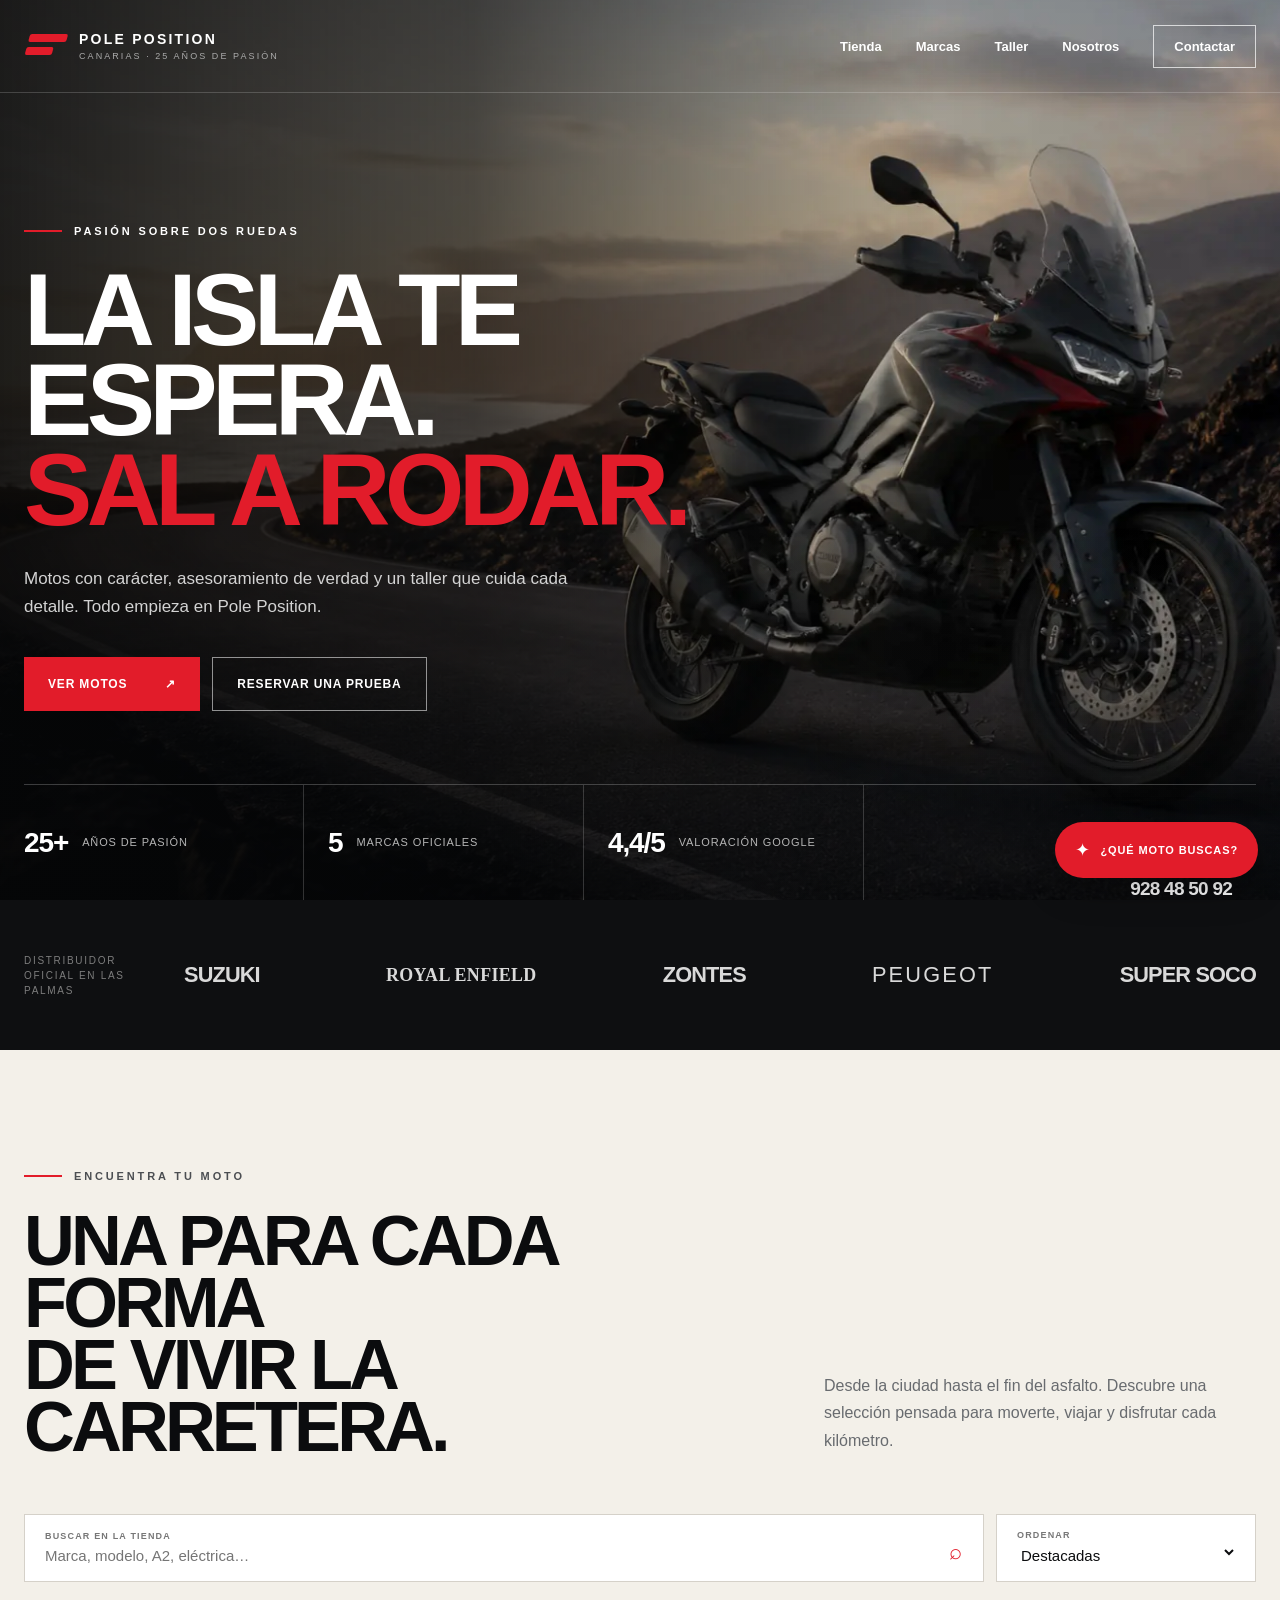
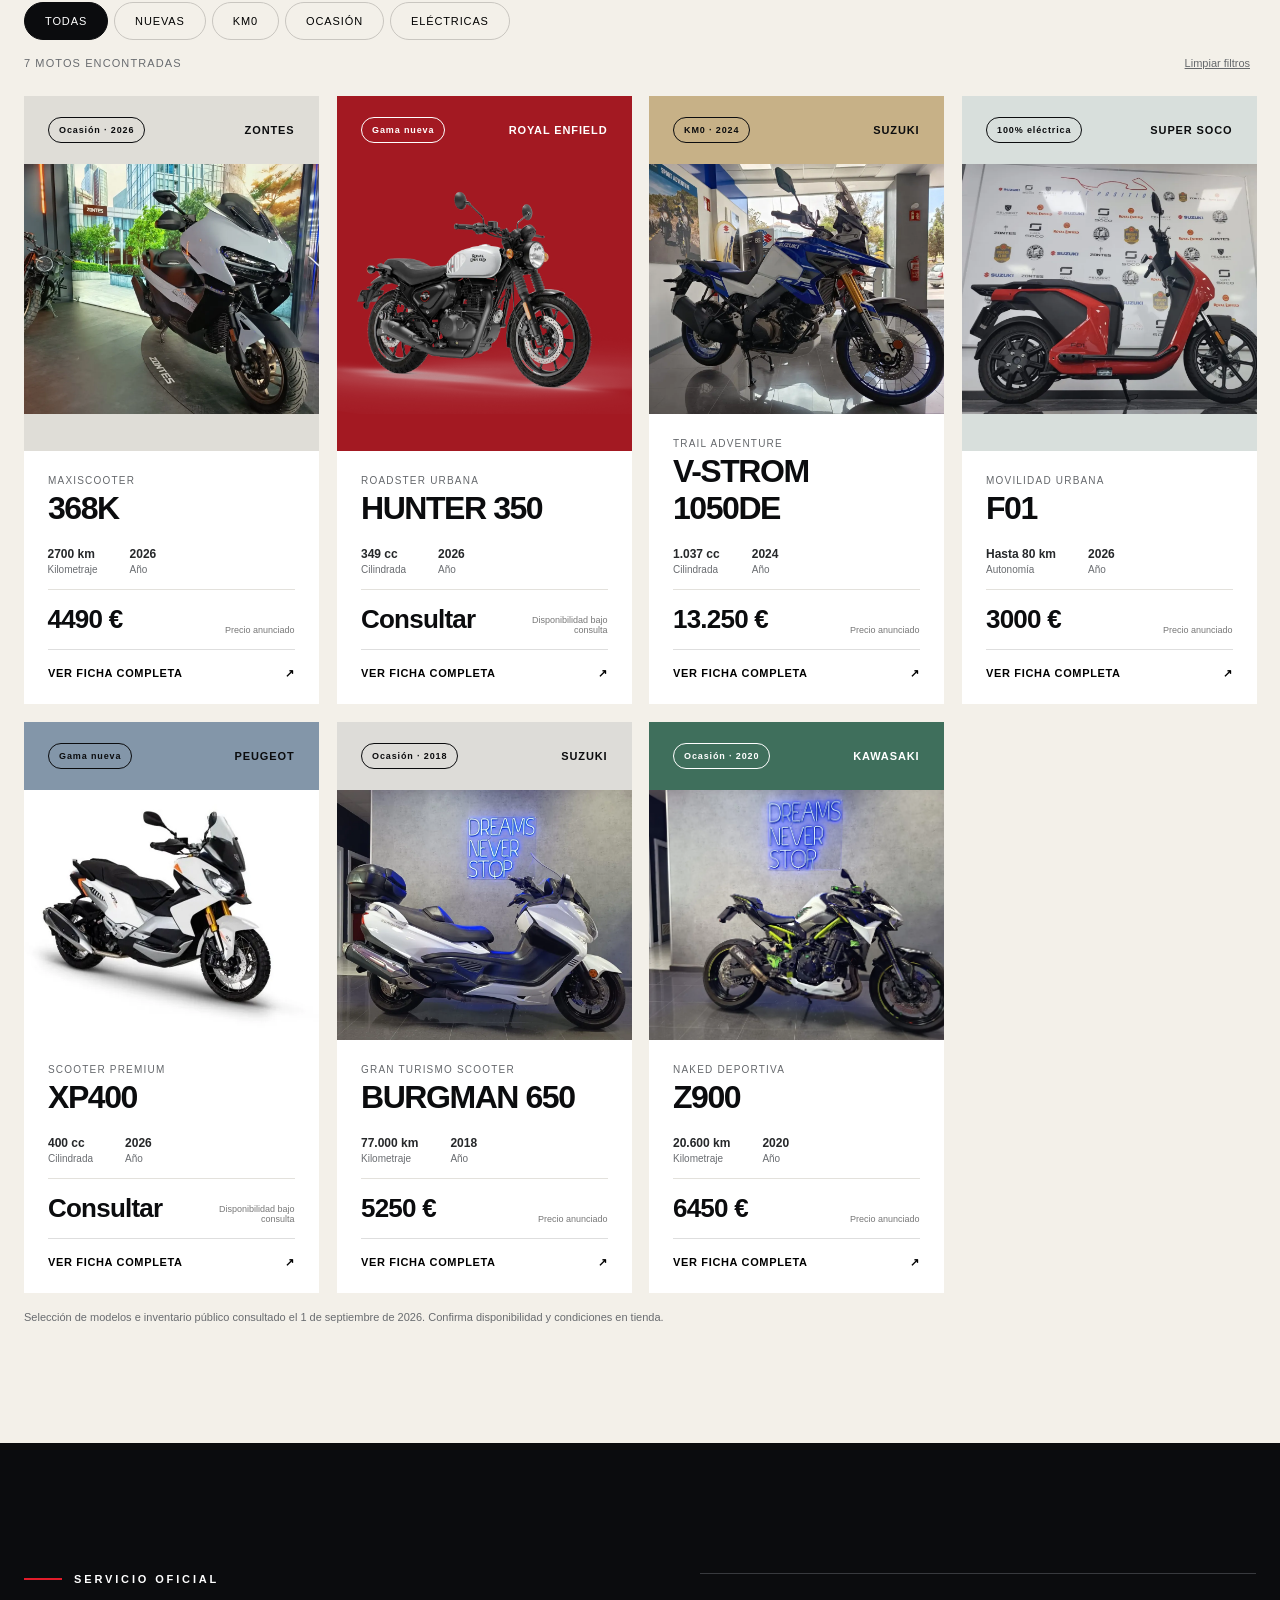
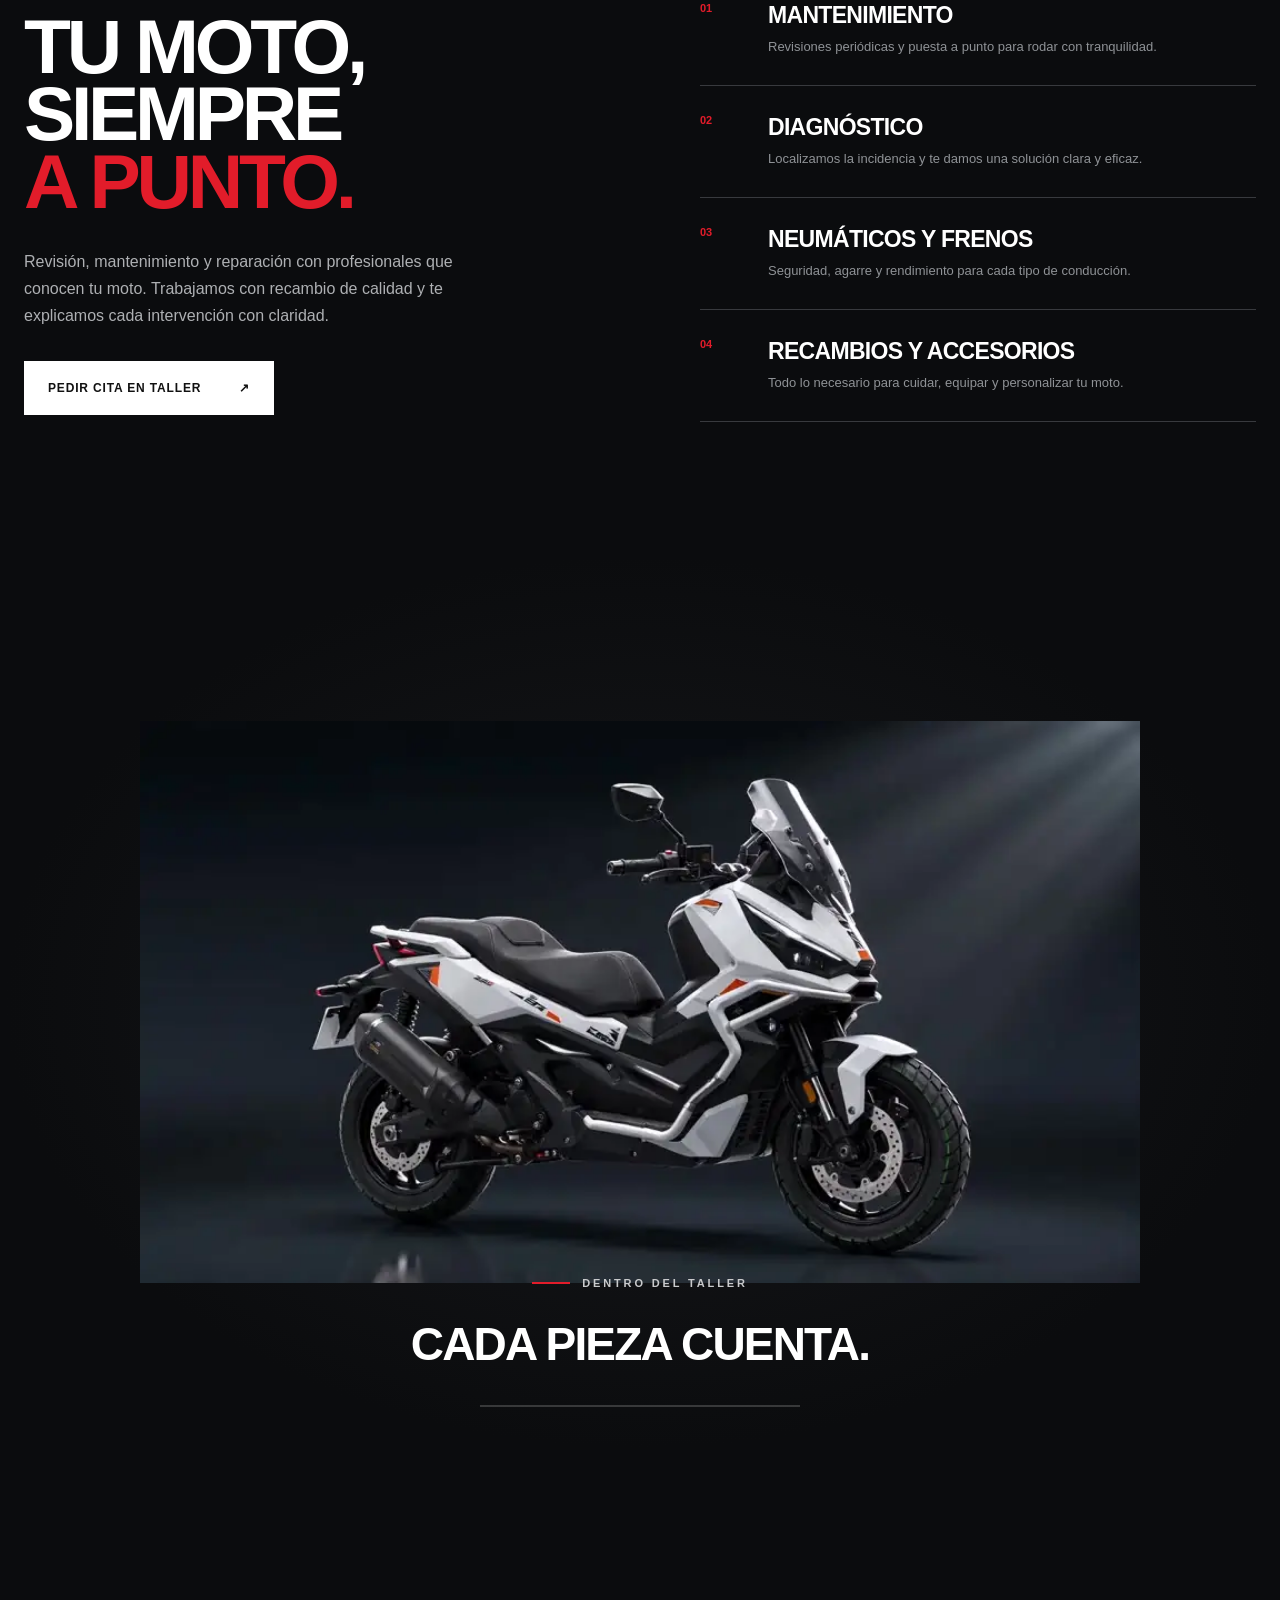
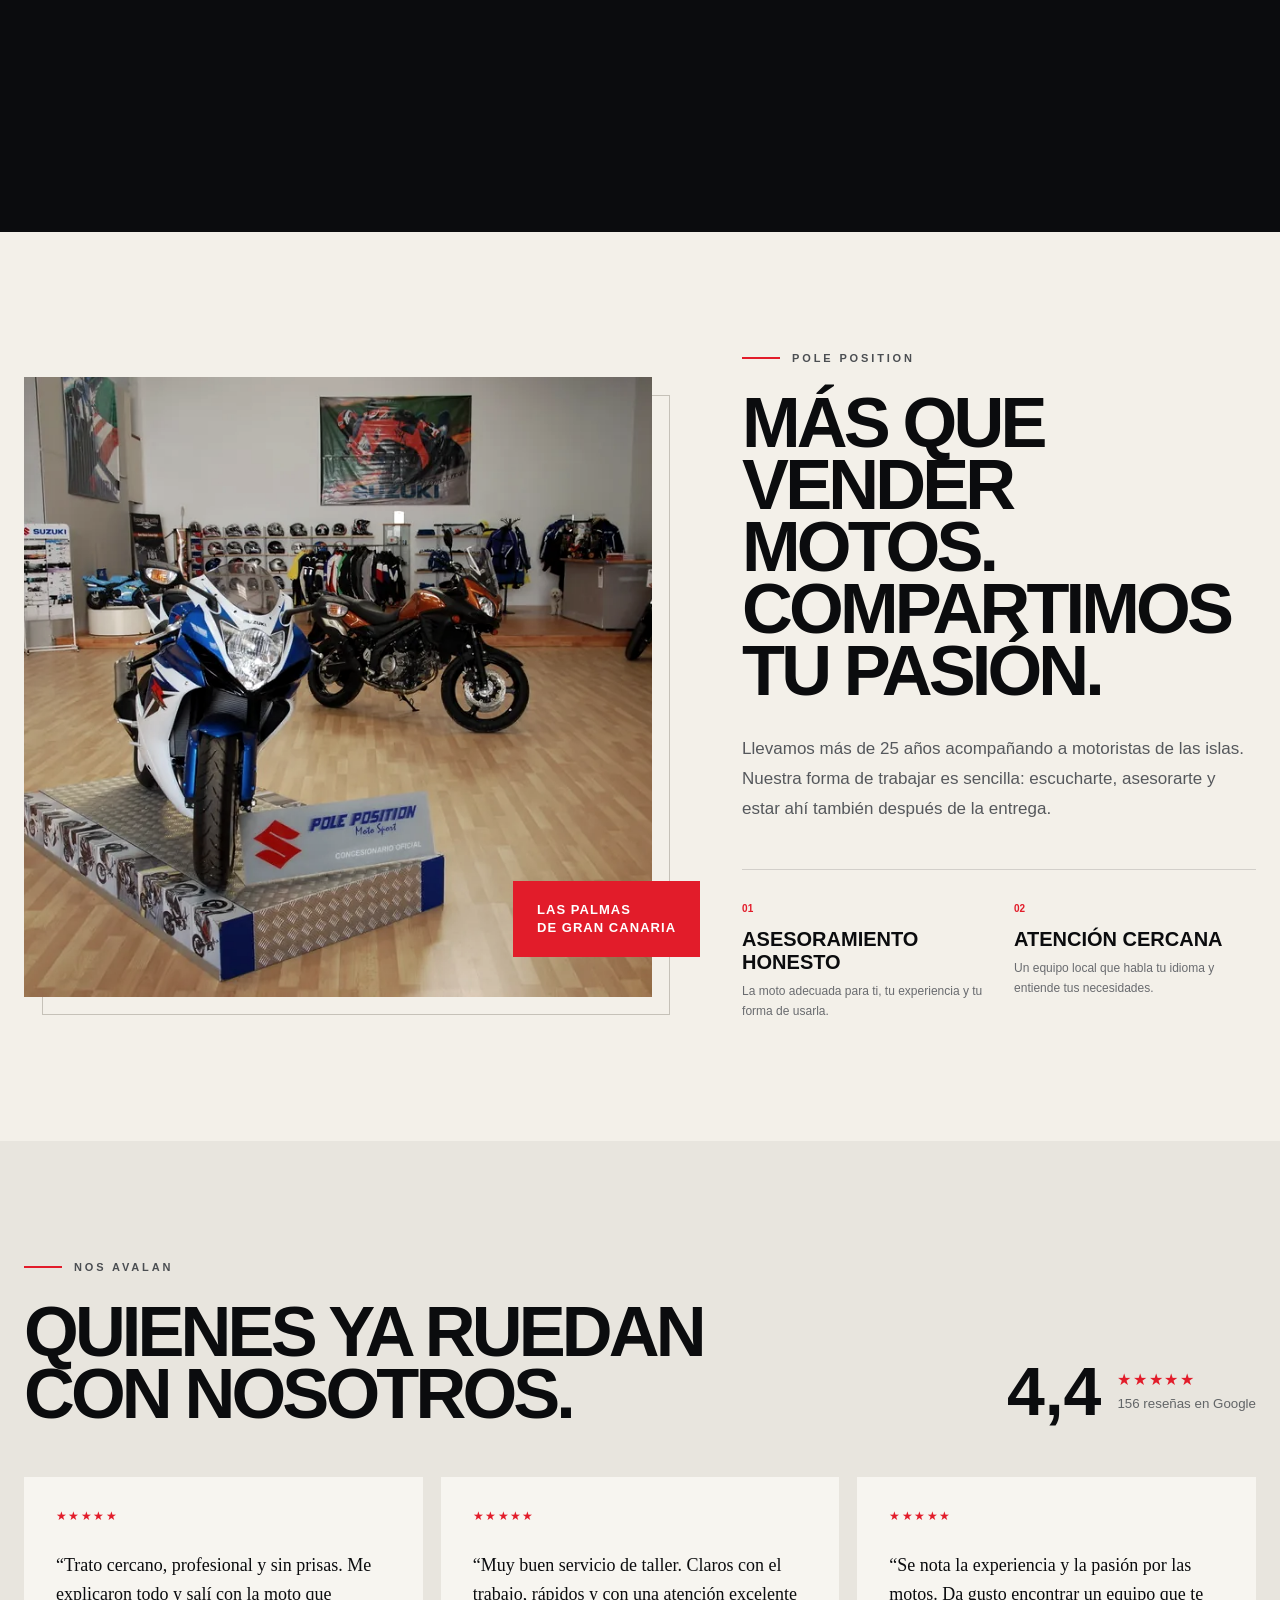
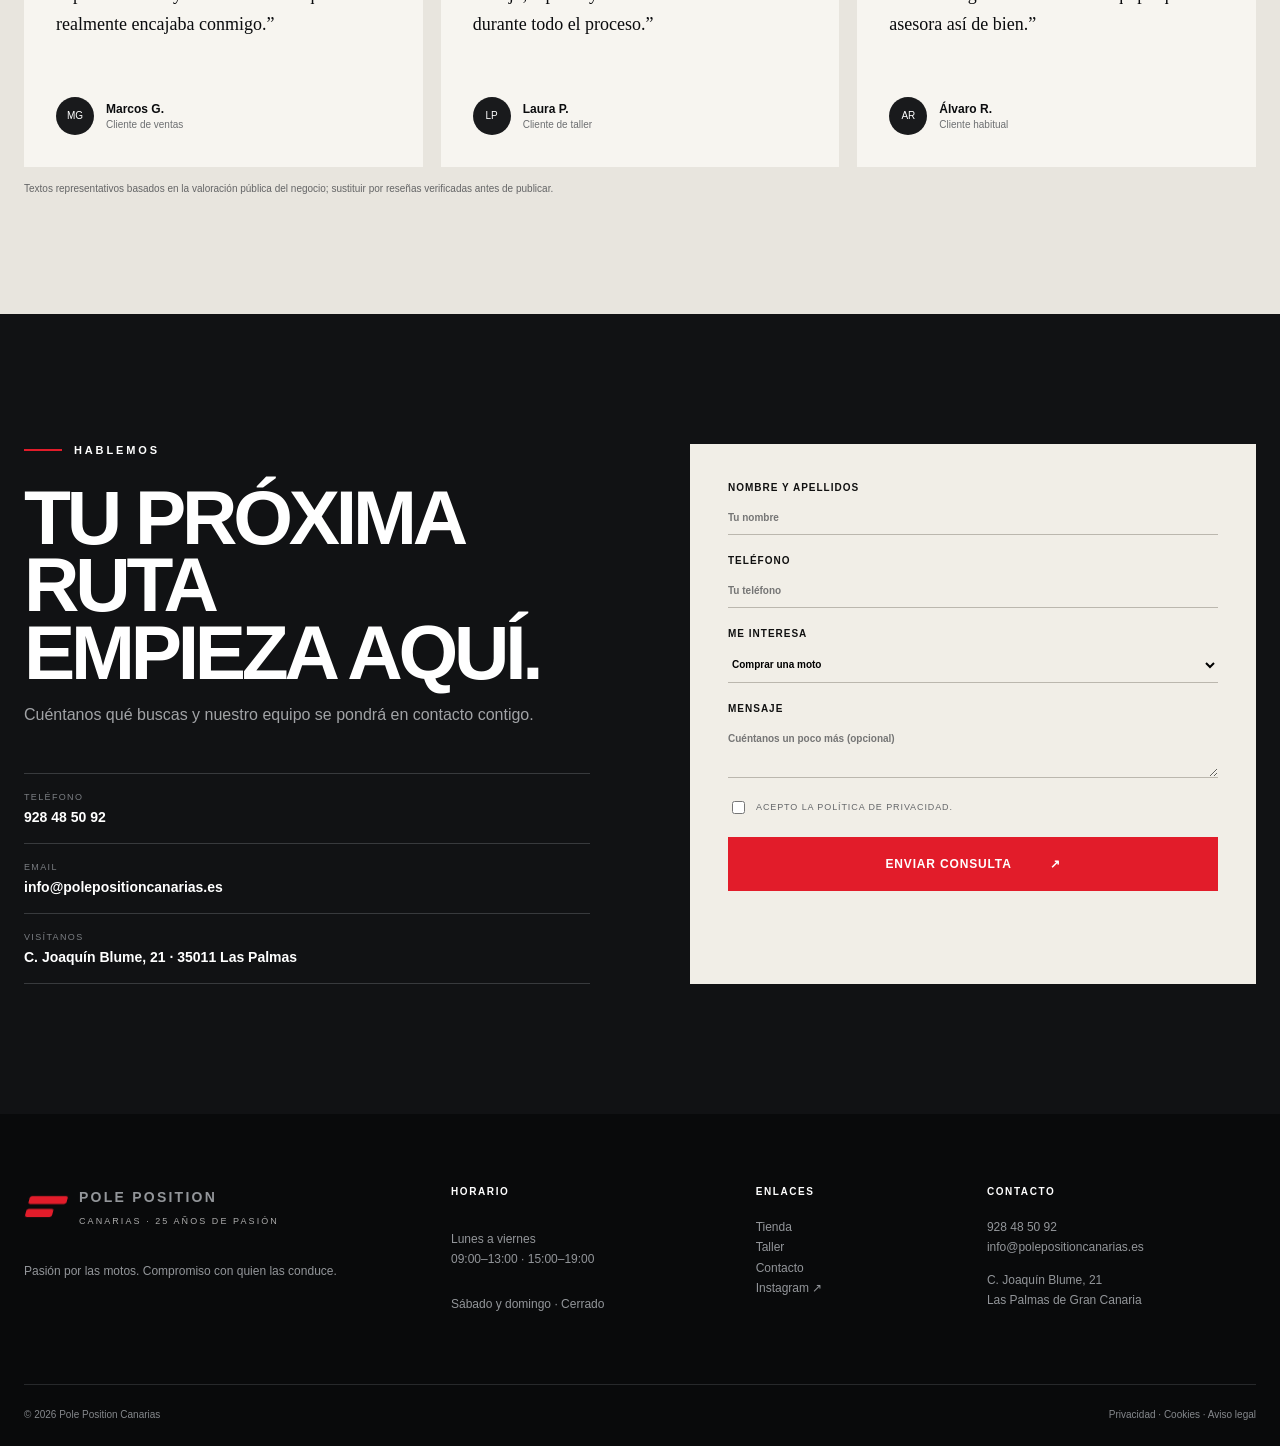
==== index.html @ d38f462e "Mejoras de seguridad, SEO, accesibilidad, catálogo dinámico, panel admin, financiación y scroll" ====
<!doctype html>
<html lang="es">
<head>
  <meta charset="UTF-8">
  <meta name="viewport" content="width=device-width, initial-scale=1.0">
  <meta name="description" content="Pole Position Canarias: motos nuevas, KM0, ocasión, taller oficial y equipamiento en Las Palmas de Gran Canaria. Distribuidor oficial Suzuki, Royal Enfield, Zontes, Peugeot y Super Soco.">
  <meta name="robots" content="index, follow">
  <meta name="theme-color" content="#0b0c0e">
  <link rel="canonical" href="https://polepositioncanarias.es/">
  <title>Pole Position Canarias | Tu próxima moto empieza aquí</title>

  <!-- Open Graph / redes sociales -->
  <meta property="og:type" content="website">
  <meta property="og:locale" content="es_ES">
  <meta property="og:site_name" content="Pole Position Canarias">
  <meta property="og:title" content="Pole Position Canarias | Tu próxima moto empieza aquí">
  <meta property="og:description" content="Motos nuevas, KM0, ocasión, taller oficial y equipamiento en Las Palmas de Gran Canaria.">
  <meta property="og:url" content="https://polepositioncanarias.es/">
  <meta property="og:image" content="https://polepositioncanarias.es/assets/hero-gran-canaria.webp">
  <meta property="og:image:width" content="1672">
  <meta property="og:image:height" content="941">
  <meta name="twitter:card" content="summary_large_image">
  <meta name="twitter:title" content="Pole Position Canarias | Tu próxima moto empieza aquí">
  <meta name="twitter:description" content="Motos nuevas, KM0, ocasión, taller oficial y equipamiento en Las Palmas de Gran Canaria.">
  <meta name="twitter:image" content="https://polepositioncanarias.es/assets/hero-gran-canaria.webp">

  <!-- Favicons -->
  <link rel="icon" href="assets/favicon.svg" type="image/svg+xml">
  <link rel="icon" href="assets/favicon-32.png" sizes="32x32" type="image/png">
  <link rel="apple-touch-icon" href="assets/apple-touch-icon.png">
  <link rel="manifest" href="assets/site.webmanifest">

  <link rel="preload" as="image" href="assets/hero-gran-canaria.webp" fetchpriority="high">
  <link rel="stylesheet" href="styles.css">

  <script type="application/ld+json">
  {
    "@context": "https://schema.org",
    "@type": "MotorcycleDealer",
    "name": "Pole Position Canarias",
    "legalName": "Pole Position Moto Sport S.L.",
    "url": "https://polepositioncanarias.es/",
    "image": "https://polepositioncanarias.es/assets/hero-gran-canaria.webp",
    "telephone": "+34928485092",
    "email": "info@polepositioncanarias.es",
    "priceRange": "€€",
    "address": {
      "@type": "PostalAddress",
      "streetAddress": "Calle Joaquín Blume, 21",
      "addressLocality": "Las Palmas de Gran Canaria",
      "postalCode": "35011",
      "addressRegion": "Las Palmas",
      "addressCountry": "ES"
    },
    "openingHoursSpecification": [
      {
        "@type": "OpeningHoursSpecification",
        "dayOfWeek": ["Monday", "Tuesday", "Wednesday", "Thursday", "Friday"],
        "opens": "09:00",
        "closes": "13:00"
      },
      {
        "@type": "OpeningHoursSpecification",
        "dayOfWeek": ["Monday", "Tuesday", "Wednesday", "Thursday", "Friday"],
        "opens": "15:00",
        "closes": "19:00"
      }
    ],
    "sameAs": [
      "https://www.instagram.com/poleposition.sl/"
    ],
    "brand": ["Suzuki", "Royal Enfield", "Zontes", "Peugeot", "Super Soco"]
  }
  </script>
</head>
<body>
  <a class="skip-link" href="#contenido">Saltar al contenido</a>
  <noscript>
    <div class="noscript-banner">
      Esta web necesita JavaScript para mostrar el catálogo de motos y los formularios. Mientras lo activas, puedes llamarnos al <a href="tel:+34928485092">928 48 50 92</a> o escribir a <a href="mailto:info@polepositioncanarias.es">info@polepositioncanarias.es</a>.
    </div>
  </noscript>

  <header class="site-header" id="inicio">
    <div class="nav-wrap">
      <a class="brand" href="#inicio" aria-label="Pole Position, inicio">
        <span class="brand-mark" aria-hidden="true"><i></i><i></i></span>
        <span class="brand-copy"><strong>POLE POSITION</strong><small>CANARIAS · 25 AÑOS DE PASIÓN</small></span>
      </a>
      <button class="menu-toggle" aria-expanded="false" aria-controls="main-nav" aria-label="Abrir menú">
        <span></span><span></span>
      </button>
      <nav class="main-nav" id="main-nav" aria-label="Navegación principal">
        <a href="#motos">Tienda</a>
        <a href="#marcas">Marcas</a>
        <a href="#taller">Taller</a>
        <a href="#nosotros">Nosotros</a>
        <a class="nav-cta" href="#contacto">Contactar</a>
      </nav>
    </div>
  </header>

  <main id="contenido">
    <section class="hero" aria-labelledby="hero-title">
      <div class="hero-bg" role="img" aria-label="Moto de aventura en una carretera costera volcánica de Gran Canaria"></div>
      <div class="hero-shade"></div>
      <div class="hero-content shell">
        <p class="eyebrow"><span></span> PASIÓN SOBRE DOS RUEDAS</p>
        <h1 id="hero-title">La isla te espera.<br><em>Sal a rodar.</em></h1>
        <p class="hero-lead">Motos con carácter, asesoramiento de verdad y un taller que cuida cada detalle. Todo empieza en Pole Position.</p>
        <div class="hero-actions">
          <a class="button button-primary" href="#motos">Ver motos <span>↗</span></a>
          <a class="button button-ghost" href="#contacto">Reservar una prueba</a>
        </div>
      </div>
      <div class="hero-meta shell" aria-label="Datos destacados">
        <div><strong>25+</strong><span>años de pasión</span></div>
        <div><strong>5</strong><span>marcas oficiales</span></div>
        <div><strong>4,4/5</strong><span>valoración Google</span></div>
        <a href="tel:+34928485092"><small>¿Hablamos?</small><strong>928 48 50 92</strong></a>
      </div>
    </section>

    <section class="brand-strip" id="marcas" aria-label="Marcas oficiales">
      <p>Distribuidor oficial en Las Palmas</p>
      <div class="brand-list">
        <span>SUZUKI</span><span>ROYAL ENFIELD</span><span>ZONTES</span><span>PEUGEOT</span><span>SUPER SOCO</span>
      </div>
    </section>

    <section class="inventory section shell" id="motos" aria-labelledby="motos-title">
      <div class="section-heading">
        <div>
          <p class="eyebrow dark"><span></span> ENCUENTRA TU MOTO</p>
          <h2 id="motos-title">Una para cada forma<br>de vivir la carretera.</h2>
        </div>
        <p>Desde la ciudad hasta el fin del asfalto. Descubre una selección pensada para moverte, viajar y disfrutar cada kilómetro.</p>
      </div>

      <div class="shop-toolbar" aria-label="Buscar y filtrar inventario">
        <label class="shop-search" for="inventory-search">
          <span>Buscar en la tienda</span>
          <input id="inventory-search" type="search" placeholder="Marca, modelo, A2, eléctrica…" autocomplete="off">
          <kbd aria-hidden="true">⌕</kbd>
        </label>
        <label class="shop-sort" for="inventory-sort">
          <span>Ordenar</span>
          <select id="inventory-sort">
            <option value="featured">Destacadas</option>
            <option value="price-asc">Precio: menor primero</option>
            <option value="price-desc">Precio: mayor primero</option>
            <option value="newest">Año: más recientes</option>
          </select>
        </label>
      </div>
      <div class="filters" role="group" aria-label="Filtrar motos por estado">
        <button class="filter active" data-filter="all" aria-pressed="true">Todas</button>
        <button class="filter" data-filter="nueva" aria-pressed="false">Nuevas</button>
        <button class="filter" data-filter="km0" aria-pressed="false">KM0</button>
        <button class="filter" data-filter="ocasion" aria-pressed="false">Ocasión</button>
        <button class="filter" data-filter="electrica" aria-pressed="false">Eléctricas</button>
      </div>
      <div class="shop-results"><p id="inventory-count" aria-live="polite"></p><button type="button" id="clear-filters">Limpiar filtros</button></div>
      <div class="bike-grid" id="inventory-grid"></div>
      <div class="empty-state" id="inventory-empty" hidden><strong>No encontramos esa moto.</strong><p>Prueba con otra marca, modelo o filtro. También puedes preguntarle al asistente.</p></div>
      <p class="catalog-note">Selección de modelos e inventario público consultado el 1 de septiembre de 2026. Confirma disponibilidad y condiciones en tienda.</p>
    </section>

    <dialog class="vehicle-dialog" id="vehicle-dialog" aria-labelledby="vehicle-dialog-title">
      <button class="dialog-close" type="button" data-close-dialog aria-label="Cerrar ficha">×</button>
      <div id="vehicle-detail"></div>
    </dialog>

    <dialog class="reserve-dialog" id="reserve-dialog" aria-labelledby="reserve-title">
      <button class="dialog-close" type="button" data-close-reserve aria-label="Cerrar reserva">×</button>
      <div class="reserve-heading"><p class="eyebrow dark"><span></span> SOLICITUD SIN COMPROMISO</p><h2 id="reserve-title">Reserva tu cita.</h2><p id="reserve-vehicle"></p></div>
      <form class="reserve-form" id="reserve-form">
        <input type="hidden" name="vehicle_id" id="reserve-vehicle-id">
        <input type="hidden" name="loaded_at" id="reserve-loaded-at" value="">
        <label class="hp-field" aria-hidden="true">No rellenar<input type="text" name="website" tabindex="-1" autocomplete="off"></label>
        <label>Nombre y apellidos<input type="text" name="nombre" autocomplete="name" required></label>
        <label>Teléfono<input type="tel" name="telefono" autocomplete="tel" required></label>
        <label>Email<input type="email" name="email" autocomplete="email" required></label>
        <label>Quiero<select name="tipo"><option>Ver la moto</option><option>Reservar una prueba</option><option>Consultar financiación</option><option>Entregar mi moto</option></select></label>
        <label class="wide">Mensaje<textarea name="mensaje" rows="3" placeholder="Horario preferido o cualquier duda"></textarea></label>
        <label class="check wide"><input type="checkbox" required><span>Acepto la política de privacidad y el contacto para gestionar esta solicitud.</span></label>
        <button class="button button-primary wide" type="submit">Enviar solicitud <span>↗</span></button>
        <p class="form-status wide" role="status" aria-live="polite"></p>
      </form>
    </dialog>

    <section class="service" id="taller" aria-labelledby="service-title">
      <div class="shell service-grid">
        <div class="service-copy">
          <p class="eyebrow"><span></span> SERVICIO OFICIAL</p>
          <h2 id="service-title">Tu moto, siempre<br><em>a punto.</em></h2>
          <p>Revisión, mantenimiento y reparación con profesionales que conocen tu moto. Trabajamos con recambio de calidad y te explicamos cada intervención con claridad.</p>
          <a class="button button-light" href="#contacto">Pedir cita en taller <span>↗</span></a>
        </div>
        <div class="service-list">
          <article><span>01</span><div><h3>Mantenimiento</h3><p>Revisiones periódicas y puesta a punto para rodar con tranquilidad.</p></div></article>
          <article><span>02</span><div><h3>Diagnóstico</h3><p>Localizamos la incidencia y te damos una solución clara y eficaz.</p></div></article>
          <article><span>03</span><div><h3>Neumáticos y frenos</h3><p>Seguridad, agarre y rendimiento para cada tipo de conducción.</p></div></article>
          <article><span>04</span><div><h3>Recambios y accesorios</h3><p>Todo lo necesario para cuidar, equipar y personalizar tu moto.</p></div></article>
        </div>
      </div>
    </section>

    <section class="scrollytelling" id="detalle-taller" aria-label="Cada pieza de tu moto, revisada">
      <div class="scrolly-sticky">
        <canvas id="scrolly-canvas" width="900" height="600" aria-hidden="true"></canvas>
        <div class="scrolly-caption" id="scrolly-caption">
          <p class="eyebrow"><span></span> DENTRO DEL TALLER</p>
          <h2>Cada pieza cuenta.</h2>
        </div>
        <div class="scrolly-progress" aria-hidden="true"><span id="scrolly-progress-bar"></span></div>
      </div>
    </section>

    <section class="experience section shell" id="nosotros" aria-labelledby="experience-title">
      <div class="experience-photo">
        <img src="assets/showroom.webp" alt="Exposición de motos de Pole Position" loading="lazy" decoding="async">
        <span>LAS PALMAS<br>DE GRAN CANARIA</span>
      </div>
      <div class="experience-copy">
        <p class="eyebrow dark"><span></span> POLE POSITION</p>
        <h2 id="experience-title">Más que vender motos.<br>Compartimos tu pasión.</h2>
        <p class="lead">Llevamos más de 25 años acompañando a motoristas de las islas. Nuestra forma de trabajar es sencilla: escucharte, asesorarte y estar ahí también después de la entrega.</p>
        <div class="values">
          <div><strong>01</strong><h3>Asesoramiento honesto</h3><p>La moto adecuada para ti, tu experiencia y tu forma de usarla.</p></div>
          <div><strong>02</strong><h3>Atención cercana</h3><p>Un equipo local que habla tu idioma y entiende tus necesidades.</p></div>
        </div>
      </div>
    </section>

    <section class="reviews section" aria-labelledby="reviews-title">
      <div class="shell">
        <div class="reviews-head"><div><p class="eyebrow dark"><span></span> NOS AVALAN</p><h2 id="reviews-title">Quienes ya ruedan<br>con nosotros.</h2></div><div class="rating"><strong>4,4</strong><span>★★★★★<small>156 reseñas en Google</small></span></div></div>
        <div class="review-grid">
          <blockquote><div>★★★★★</div><p>“Trato cercano, profesional y sin prisas. Me explicaron todo y salí con la moto que realmente encajaba conmigo.”</p><footer><span>MG</span><div><strong>Marcos G.</strong><small>Cliente de ventas</small></div></footer></blockquote>
          <blockquote><div>★★★★★</div><p>“Muy buen servicio de taller. Claros con el trabajo, rápidos y con una atención excelente durante todo el proceso.”</p><footer><span>LP</span><div><strong>Laura P.</strong><small>Cliente de taller</small></div></footer></blockquote>
          <blockquote><div>★★★★★</div><p>“Se nota la experiencia y la pasión por las motos. Da gusto encontrar un equipo que te asesora así de bien.”</p><footer><span>AR</span><div><strong>Álvaro R.</strong><small>Cliente habitual</small></div></footer></blockquote>
        </div>
        <p class="review-disclaimer">Textos representativos basados en la valoración pública del negocio; sustituir por reseñas verificadas antes de publicar.</p>
      </div>
    </section>

    <section class="contact" id="contacto" aria-labelledby="contact-title">
      <div class="shell contact-grid">
        <div class="contact-copy">
          <p class="eyebrow"><span></span> HABLEMOS</p>
          <h2 id="contact-title">Tu próxima ruta<br>empieza aquí.</h2>
          <p>Cuéntanos qué buscas y nuestro equipo se pondrá en contacto contigo.</p>
          <div class="contact-details">
            <a href="tel:+34928485092"><small>Teléfono</small><strong>928 48 50 92</strong></a>
            <a href="mailto:info@polepositioncanarias.es"><small>Email</small><strong>info@polepositioncanarias.es</strong></a>
            <a href="https://www.google.com/maps/search/?api=1&query=Calle+Joaquin+Blume+21+35011+Las+Palmas+de+Gran+Canaria" target="_blank" rel="noopener"><small>Visítanos</small><strong>C. Joaquín Blume, 21 · 35011 Las Palmas</strong></a>
          </div>
        </div>
        <form class="contact-form" id="lead-form">
          <label>Nombre y apellidos<input type="text" name="nombre" autocomplete="name" required placeholder="Tu nombre"></label>
          <label>Teléfono<input type="tel" name="telefono" autocomplete="tel" required placeholder="Tu teléfono"></label>
          <label>Me interesa<select name="interes" id="interest"><option>Comprar una moto</option><option>Reservar una prueba</option><option>Pedir cita en taller</option><option>Financiación</option><option>Otra consulta</option></select></label>
          <label>Mensaje<textarea name="mensaje" rows="3" placeholder="Cuéntanos un poco más (opcional)"></textarea></label>
          <label class="check"><input type="checkbox" required><span>Acepto la política de privacidad.</span></label>
          <button class="button button-primary" type="submit">Enviar consulta <span>↗</span></button>
          <p class="form-status" role="status" aria-live="polite"></p>
        </form>
      </div>
    </section>
  </main>

  <footer class="site-footer">
    <div class="shell footer-grid">
      <div><a class="brand footer-brand" href="#inicio"><span class="brand-mark" aria-hidden="true"><i></i><i></i></span><span class="brand-copy"><strong>POLE POSITION</strong><small>CANARIAS · 25 AÑOS DE PASIÓN</small></span></a><p>Pasión por las motos. Compromiso con quien las conduce.</p></div>
      <div><h3>Horario</h3><p>Lunes a viernes<br>09:00–13:00 · 15:00–19:00</p><p>Sábado y domingo · Cerrado</p></div>
      <div><h3>Enlaces</h3><a href="#motos">Tienda</a><a href="#taller">Taller</a><a href="#contacto">Contacto</a><a href="https://www.instagram.com/poleposition.sl/" target="_blank" rel="noopener">Instagram ↗</a></div>
      <div><h3>Contacto</h3><a href="tel:+34928485092">928 48 50 92</a><a href="mailto:info@polepositioncanarias.es">info@polepositioncanarias.es</a><p>C. Joaquín Blume, 21<br>Las Palmas de Gran Canaria</p></div>
    </div>
    <div class="shell footer-bottom"><span>© <span id="year"></span> Pole Position Canarias</span><span><a href="privacidad.html">Privacidad</a> · <a href="cookies.html">Cookies</a> · <a href="aviso-legal.html">Aviso legal</a></span></div>
  </footer>

  <button class="chat-launcher" id="chat-launcher" type="button" aria-expanded="false" aria-controls="shop-assistant"><span aria-hidden="true">✦</span><b>¿Qué moto buscas?</b></button>
  <aside class="shop-assistant" id="shop-assistant" aria-label="Asistente de Pole Position" hidden>
    <header><div><span>Asistente Pole</span><small><i></i> Disponible ahora</small></div><button type="button" id="chat-close" aria-label="Cerrar asistente">×</button></header>
    <div class="chat-log" id="chat-log" role="log" aria-live="polite"></div>
    <div class="chat-suggestions" id="chat-suggestions" aria-label="Preguntas sugeridas"></div>
    <form class="chat-form" id="chat-form"><label class="sr-only" for="chat-input">Escribe tu consulta</label><input id="chat-input" autocomplete="off" placeholder="Ej. moto A2 por menos de 5.000 €"><button type="submit" aria-label="Enviar consulta">↑</button></form>
    <p class="chat-note">Asistente automático. Confirma stock y precios con el equipo.</p>
  </aside>

  <script src="inventory.js"></script>
  <script src="script.js"></script>
</body>
</html>
---- styles.css ----
:root{--ink:#0b0c0e;--ink-2:#15171a;--paper:#f3f0e9;--white:#fff;--red:#e21c2a;--muted:#686c70;--line:rgba(11,12,14,.14);--shell:min(1240px,calc(100% - 48px));--display:"Arial Narrow","Roboto Condensed","Segoe UI",sans-serif;--body:Inter,"Segoe UI",Arial,sans-serif}
*{box-sizing:border-box}html{scroll-behavior:smooth}body{margin:0;background:var(--paper);color:var(--ink);font-family:var(--body);-webkit-font-smoothing:antialiased}a{color:inherit;text-decoration:none}button,input,select,textarea{font:inherit}img{max-width:100%;display:block}.shell{width:var(--shell);margin-inline:auto}.skip-link{position:fixed;z-index:99;top:10px;left:10px;padding:10px 16px;background:white;color:#000;transform:translateY(-150%)}.skip-link:focus{transform:none}
.site-header{position:absolute;z-index:20;top:0;left:0;right:0;color:white;border-bottom:1px solid rgba(255,255,255,.18)}.nav-wrap{width:var(--shell);height:92px;margin:auto;display:flex;align-items:center;justify-content:space-between}.brand{display:inline-flex;align-items:center;gap:12px}.brand-mark{position:relative;width:43px;height:32px;display:inline-block;transform:skew(-15deg)}.brand-mark i{position:absolute;left:3px;width:38px;height:8px;background:var(--red);border-radius:2px}.brand-mark i:first-child{top:4px}.brand-mark i:last-child{top:17px;width:27px}.brand-copy{display:flex;flex-direction:column}.brand-copy strong{font-size:14px;letter-spacing:.16em}.brand-copy small{font-size:9px;letter-spacing:.23em;color:#aaa;margin-top:4px}.main-nav{display:flex;align-items:center;gap:34px;font-size:13px;font-weight:650}.main-nav>a:not(.nav-cta){position:relative}.main-nav>a:not(.nav-cta):after{content:"";position:absolute;height:1px;background:white;left:0;right:100%;bottom:-8px;transition:.25s}.main-nav>a:hover:after{right:0}.nav-cta{padding:13px 20px;border:1px solid rgba(255,255,255,.7)}.menu-toggle{display:none;background:none;border:0;color:white;width:44px;height:44px}.menu-toggle span{display:block;width:24px;height:1px;background:currentColor;margin:7px auto}
.hero{height:max(720px,100svh);min-height:720px;position:relative;color:white;background:#111;overflow:hidden}.hero-bg,.hero-shade{position:absolute;inset:0}.hero-bg{background:url("assets/hero-gran-canaria.webp") center/cover no-repeat;transform:scale(1.015);animation:hero-in 1.6s ease-out both}.hero-shade{background:linear-gradient(90deg,rgba(5,6,7,.9) 0%,rgba(5,6,7,.68) 37%,rgba(5,6,7,.08) 73%),linear-gradient(0deg,rgba(5,6,7,.72),transparent 42%)}@keyframes hero-in{from{transform:scale(1.06);opacity:.3}to{transform:scale(1.015);opacity:1}}.hero-content{position:relative;z-index:2;padding-top:clamp(180px,25vh,260px)}.eyebrow{margin:0 0 28px;display:flex;align-items:center;gap:12px;font-size:11px;font-weight:750;letter-spacing:.26em}.eyebrow span{width:38px;height:2px;background:var(--red)}.eyebrow.dark{color:#4b4e52}.hero h1,.section h2,.service h2,.contact h2{font-family:var(--display);text-transform:uppercase;letter-spacing:-.055em;line-height:.88;margin:0;font-stretch:condensed}.hero h1{font-size:clamp(58px,8vw,116px);max-width:900px}.hero h1 em,.service h2 em{font-style:normal;color:var(--red)}.hero-lead{font-size:17px;line-height:1.65;max-width:560px;color:#d3d3d3;margin:30px 0 36px}.hero-actions{display:flex;gap:12px;flex-wrap:wrap}.button{min-height:54px;padding:0 24px;display:inline-flex;align-items:center;justify-content:center;gap:38px;border:0;font-weight:750;font-size:12px;letter-spacing:.07em;text-transform:uppercase;cursor:pointer;transition:transform .2s,background .2s,color .2s}.button:hover{transform:translateY(-2px)}.button-primary{background:var(--red);color:white}.button-primary:hover{background:#f02a38}.button-ghost{border:1px solid rgba(255,255,255,.55);color:white}.button-ghost:hover{background:white;color:#111}.hero-meta{position:absolute;z-index:2;bottom:0;left:50%;transform:translateX(-50%);height:116px;display:grid;grid-template-columns:repeat(3,1fr) 1.4fr;border-top:1px solid rgba(255,255,255,.22)}.hero-meta>div,.hero-meta>a{display:flex;align-items:center;gap:14px;padding:0 24px;border-right:1px solid rgba(255,255,255,.18)}.hero-meta>div:first-child{padding-left:0}.hero-meta strong{font-family:var(--display);font-size:28px;letter-spacing:-.04em}.hero-meta span,.hero-meta small{font-size:11px;line-height:1.4;color:#b5b5b5;text-transform:uppercase;letter-spacing:.08em}.hero-meta>a{justify-content:flex-end;flex-direction:column;align-items:flex-end;gap:3px;border:0}.hero-meta>a strong{font-size:19px}
.brand-strip{background:#0e0f11;color:white;min-height:150px;padding:30px max(24px,calc((100% - 1240px)/2));display:flex;align-items:center;justify-content:space-between;gap:50px}.brand-strip p{color:#7d7d7d;font-size:10px;letter-spacing:.17em;text-transform:uppercase;max-width:110px;line-height:1.5}.brand-list{display:flex;align-items:center;justify-content:space-between;gap:clamp(22px,4vw,72px);flex:1}.brand-list span{font-family:var(--display);font-size:clamp(16px,1.7vw,24px);font-weight:850;letter-spacing:-.04em;color:#d9d9d9;white-space:nowrap}.brand-list span:nth-child(2){font-family:Georgia,serif;font-size:clamp(14px,1.4vw,19px);letter-spacing:.02em}.brand-list span:nth-child(4){font-weight:500;letter-spacing:.1em}
.section{padding-block:120px}.section-heading{display:grid;grid-template-columns:1.25fr .75fr;gap:80px;align-items:end;margin-bottom:56px}.section h2{font-size:clamp(48px,5.5vw,78px)}.section-heading>p{color:#686b6f;line-height:1.7;max-width:460px;margin:0 0 4px}.filters{display:flex;gap:6px;margin-bottom:30px;overflow-x:auto;padding-bottom:4px}.filter{border:1px solid #c9c6c0;background:transparent;padding:12px 20px;border-radius:99px;font-size:11px;text-transform:uppercase;letter-spacing:.08em;white-space:nowrap;cursor:pointer}.filter.active,.filter:hover{background:var(--ink);color:white;border-color:var(--ink)}.bike-grid{display:grid;grid-template-columns:repeat(3,1fr);gap:18px}.bike-card{min-height:520px;position:relative;display:flex;flex-direction:column;overflow:hidden;background:#dfddd7;transition:transform .25s,box-shadow .25s}.bike-card:hover{transform:translateY(-6px);box-shadow:0 20px 50px rgba(0,0,0,.13)}.bike-card[hidden]{display:none}.card-top{height:68px;display:flex;align-items:center;justify-content:space-between;padding:0 24px;font-size:11px;font-weight:800;letter-spacing:.08em}.pill{border:1px solid currentColor;border-radius:99px;padding:7px 10px;font-size:9px}.bike-visual{height:250px;flex:none}.image-zontes{background:url("assets/zontes-368g.webp") center 38%/cover no-repeat}.bike-drawing{display:flex;align-items:center;justify-content:center;padding:10px 24px;color:#1b1d20}.bike-drawing svg{width:100%;filter:drop-shadow(0 18px 12px rgba(0,0,0,.18));transition:transform .35s}.bike-card:hover .bike-drawing svg{transform:translateX(7px)}.card-red{background:#a31922;color:white}.card-red .bike-drawing{color:#161719}.card-sand{background:#c7b187}.card-electric{background:#d8dfdc}.card-blue{background:#8396a9}.bike-info{background:#fff;color:var(--ink);margin-top:auto;padding:24px}.bike-info>p{margin:0 0 4px;font-size:10px;text-transform:uppercase;letter-spacing:.12em;color:#777}.bike-info h3{font-family:var(--display);font-size:32px;text-transform:uppercase;margin:0 0 20px;letter-spacing:-.045em}.bike-info>div{display:flex;gap:32px;margin-bottom:22px}.bike-info>div span{font-size:10px;color:#838589;display:flex;flex-direction:column;gap:3px}.bike-info>div b{font-size:12px;color:#26282a}.bike-info>a{border-top:1px solid #dedede;padding-top:17px;display:flex;justify-content:space-between;font-size:11px;font-weight:800;text-transform:uppercase;letter-spacing:.06em}.catalog-note{font-size:11px;color:#797b7d;margin:18px 0 0}
.service{background:var(--ink);color:white;padding:130px 0}.service-grid{display:grid;grid-template-columns:1fr 1fr;gap:120px}.service h2,.contact h2{font-size:clamp(60px,6vw,88px)}.service-copy>p:not(.eyebrow){line-height:1.7;color:#aeb0b3;max-width:480px;margin:32px 0}.button-light{background:white;color:#111}.service-list{border-top:1px solid #383a3e}.service-list article{display:grid;grid-template-columns:52px 1fr;gap:16px;padding:28px 0;border-bottom:1px solid #383a3e}.service-list article>span{color:var(--red);font-size:11px;font-weight:800}.service-list h3{margin:0 0 8px;font-family:var(--display);font-size:23px;text-transform:uppercase;letter-spacing:-.03em}.service-list p{margin:0;color:#8f9296;font-size:13px;line-height:1.55}
.experience{display:grid;grid-template-columns:1.1fr .9fr;gap:90px;align-items:center}.experience-photo{position:relative;min-height:620px}.experience-photo:before{content:"";position:absolute;inset:18px -18px -18px 18px;border:1px solid #c5c1b8}.experience-photo img{position:absolute;width:100%;height:100%;object-fit:cover;filter:saturate(.75) contrast(1.05)}.experience-photo>span{position:absolute;right:-48px;bottom:40px;background:var(--red);color:white;padding:20px 24px;font-family:var(--display);font-weight:800;font-size:13px;letter-spacing:.08em;line-height:1.35}.experience-copy .lead{font-size:17px;color:#55585c;line-height:1.75;margin:32px 0 46px}.values{display:grid;grid-template-columns:1fr 1fr;gap:30px;border-top:1px solid var(--line);padding-top:28px}.values strong{font-size:10px;color:var(--red)}.values h3{font-family:var(--display);text-transform:uppercase;font-size:20px;margin:12px 0 8px}.values p{font-size:12px;line-height:1.6;color:#696b6f;margin:0}
.reviews{background:#e8e5de}.reviews-head{display:flex;justify-content:space-between;align-items:flex-end;margin-bottom:52px}.rating{display:flex;align-items:center;gap:16px}.rating>strong{font-family:var(--display);font-size:68px;line-height:1}.rating>span{color:var(--red);letter-spacing:.1em}.rating small{display:block;color:#626567;letter-spacing:0;margin-top:7px}.review-grid{display:grid;grid-template-columns:repeat(3,1fr);gap:18px}.review-grid blockquote{margin:0;background:#f7f5f0;padding:32px;min-height:290px;display:flex;flex-direction:column}.review-grid blockquote>div{color:var(--red);font-size:12px;letter-spacing:.12em}.review-grid blockquote>p{font-family:Georgia,serif;font-size:18px;line-height:1.65;margin:28px 0}.review-grid footer{margin-top:auto;display:flex;align-items:center;gap:12px}.review-grid footer>span{width:38px;height:38px;border-radius:50%;background:#191a1c;color:white;display:grid;place-items:center;font-size:10px}.review-grid footer div{display:flex;flex-direction:column}.review-grid footer strong{font-size:12px}.review-grid footer small{color:#6d6f71;font-size:10px;margin-top:3px}.review-disclaimer{font-size:10px;color:#646566;margin:16px 0 0}
.contact{background:#111214;color:white;padding:130px 0}.contact-grid{display:grid;grid-template-columns:1fr 1fr;gap:100px}.contact-copy>p:not(.eyebrow){color:#a1a3a6;line-height:1.6}.contact-details{border-top:1px solid #383a3d;margin-top:45px}.contact-details a{display:flex;flex-direction:column;gap:7px;padding:18px 0;border-bottom:1px solid #383a3d}.contact-details small{font-size:9px;text-transform:uppercase;letter-spacing:.15em;color:#7b7e83}.contact-details strong{font-size:14px}.contact-form{background:#f1eee7;color:#111;padding:38px}.contact-form label{display:flex;flex-direction:column;gap:8px;font-size:10px;font-weight:800;text-transform:uppercase;letter-spacing:.1em;margin-bottom:20px}.contact-form input,.contact-form select,.contact-form textarea{border:0;border-bottom:1px solid #bbb7ae;background:transparent;padding:11px 0;border-radius:0;outline:none;text-transform:none;letter-spacing:0}.contact-form input:focus,.contact-form select:focus,.contact-form textarea:focus{border-color:var(--red)}.contact-form .check{flex-direction:row;align-items:center;font-size:9px;color:#65676a;font-weight:500}.check input{accent-color:var(--red)}.contact-form .button{width:100%}.form-status{font-size:12px;margin:14px 0 0;color:#3a763f;text-align:center;min-height:18px}
.site-footer{background:#090a0b;color:white;padding:72px 0 26px}.footer-grid{display:grid;grid-template-columns:1.5fr 1fr .7fr 1.1fr;gap:60px}.footer-brand{margin-bottom:20px}.footer-grid>div>p,.footer-grid a{color:#85888c;font-size:12px;line-height:1.7}.footer-grid h3{font-size:10px;text-transform:uppercase;letter-spacing:.16em;margin:0 0 20px}.footer-grid>div:not(:first-child){display:flex;flex-direction:column;align-items:flex-start}.footer-grid a:hover{color:white}.footer-bottom{border-top:1px solid #27292b;margin-top:58px;padding-top:24px;display:flex;justify-content:space-between;color:#686b6f;font-size:10px}.whatsapp{position:fixed;z-index:15;right:22px;bottom:22px;width:54px;height:54px;border-radius:50%;display:grid;place-items:center;background:#25d366;color:#092d16;font-size:11px;font-weight:900;box-shadow:0 8px 24px rgba(0,0,0,.25)}.svg-defs{position:absolute;width:0;height:0;overflow:hidden}
@media(max-width:980px){.main-nav{gap:20px}.hero-meta{grid-template-columns:repeat(3,1fr)}.hero-meta>a{display:none}.brand-strip{align-items:flex-start;flex-direction:column;gap:20px}.brand-strip p{max-width:none}.brand-list{width:100%;flex-wrap:wrap}.bike-grid{grid-template-columns:repeat(2,1fr)}.service-grid,.contact-grid{gap:60px}.experience{gap:50px}.footer-grid{grid-template-columns:1.5fr 1fr 1fr}.footer-grid>div:last-child{grid-column:2/4}}
@media(max-width:720px){:root{--shell:min(1240px,calc(100% - 32px))}.section{padding-block:82px}.nav-wrap{height:74px}.menu-toggle{display:block}.main-nav{position:absolute;top:74px;left:0;right:0;background:#0c0d0f;padding:28px 24px 34px;display:none;flex-direction:column;align-items:stretch;gap:22px}.main-nav.open{display:flex}.main-nav .nav-cta{text-align:center}.hero{height:800px;min-height:0}.hero-bg{background-position:62% center}.hero-shade{background:linear-gradient(90deg,rgba(5,6,7,.92) 0%,rgba(5,6,7,.55) 65%,rgba(5,6,7,.18)),linear-gradient(0deg,rgba(5,6,7,.9),transparent 55%)}.hero-content{padding-top:150px}.hero h1{font-size:56px}.hero-lead{font-size:15px;max-width:92%}.hero-actions{flex-direction:column;align-items:stretch}.hero-meta{height:100px;grid-template-columns:repeat(3,1fr)}.hero-meta>div{padding:0 8px;display:flex;flex-direction:column;align-items:flex-start;justify-content:center;gap:3px}.hero-meta strong{font-size:22px}.hero-meta span{font-size:8px}.brand-strip{padding-block:32px}.brand-list{gap:18px 24px;justify-content:flex-start}.section-heading{grid-template-columns:1fr;gap:25px;margin-bottom:36px}.section h2,.service h2,.contact h2{font-size:49px}.bike-grid{grid-template-columns:1fr}.bike-card{min-height:500px}.service{padding:85px 0}.service-grid,.experience,.contact-grid{grid-template-columns:1fr;gap:60px}.experience-photo{min-height:450px;order:2}.experience-photo>span{right:-8px}.experience-copy{order:1}.values{grid-template-columns:1fr}.reviews-head{align-items:flex-start;flex-direction:column;gap:30px}.review-grid{grid-template-columns:1fr}.contact{padding:85px 0}.contact-form{padding:26px 22px}.footer-grid{grid-template-columns:1fr 1fr;gap:40px}.footer-grid>div:first-child{grid-column:1/3}.footer-grid>div:last-child{grid-column:auto}.footer-bottom{flex-direction:column;gap:10px}.whatsapp{width:50px;height:50px}.brand-copy strong{font-size:12px}.brand-mark{transform:scale(.9) skew(-15deg);transform-origin:left center}}
@media(prefers-reduced-motion:reduce){html{scroll-behavior:auto}.hero-bg{animation:none}.bike-card,.bike-drawing svg,.button{transition:none}}

/* Catálogo fotográfico: profundidad sutil sin cargar WebGL */
.bike-card{--rx:0deg;--ry:0deg;transform:perspective(1000px) rotateX(var(--rx)) rotateY(var(--ry));transform-style:preserve-3d;transition:transform .18s ease,box-shadow .25s}
.bike-card:hover{transform:perspective(1000px) rotateX(var(--rx)) rotateY(var(--ry));box-shadow:0 24px 55px rgba(0,0,0,.16)}
.bike-visual{width:100%;object-fit:cover;transition:transform .4s ease}
.bike-card:hover .bike-visual{transform:scale(1.035)}
.product-cutout{object-fit:contain;padding:6px 18px;background:#a31922}
.card-white{background:#dddcd8}
.card-green{background:#3f6f5c;color:white}
.bike-info{position:relative;z-index:2;transform:translateZ(12px)}
.bike-info>p{color:#65686c}.bike-info>div span{color:#696c70}.catalog-note{color:#686b6f}
.footer-grid>div>p,.footer-grid a{color:#93969a}.footer-bottom{color:#85888c}
.filter[aria-pressed="true"]{background:var(--ink);color:white;border-color:var(--ink)}
a:focus-visible,button:focus-visible,input:focus-visible,select:focus-visible,textarea:focus-visible{outline:3px solid #ffd15a;outline-offset:3px}

@media(max-width:720px){.bike-card{transform:none!important}.bike-card:hover .bike-visual{transform:none}}
@media(prefers-reduced-motion:reduce){.bike-card,.bike-visual{transition:none}.bike-card{transform:none!important}}

@media(min-width:1181px){.bike-grid{grid-template-columns:repeat(4,1fr)}}

/* Tienda */
.shop-toolbar{display:grid;grid-template-columns:minmax(0,1fr) 260px;gap:12px;margin-bottom:14px}.shop-search,.shop-sort{position:relative;background:#fff;border:1px solid #d5d1c9;min-height:68px;display:flex;flex-direction:column;justify-content:center;padding:10px 50px 10px 20px}.shop-toolbar label>span{font-size:9px;font-weight:800;letter-spacing:.13em;text-transform:uppercase;color:#777}.shop-search input,.shop-sort select{border:0;background:transparent;outline:0;padding:6px 0 0;color:var(--ink);font-size:15px;width:100%}.shop-search kbd{position:absolute;right:21px;top:24px;font-size:22px;font-family:inherit;color:var(--red)}.shop-sort{padding-right:18px}.filters{margin:20px 0 12px}.shop-results{display:flex;align-items:center;justify-content:space-between;margin-bottom:26px}.shop-results p{font-size:11px;color:#696c70;margin:0;text-transform:uppercase;letter-spacing:.1em}.shop-results button{border:0;background:none;text-decoration:underline;font-size:11px;color:#65686c;cursor:pointer}.empty-state{padding:70px 24px;text-align:center;border:1px dashed #aaa69d;background:rgba(255,255,255,.4)}.empty-state strong{font-family:var(--display);font-size:30px;text-transform:uppercase}.empty-state p{color:#696c70}.bike-info .card-facts{margin-bottom:14px}.bike-info .card-price{display:flex;align-items:flex-end;justify-content:space-between;gap:12px;padding-top:14px;margin-bottom:14px;border-top:1px solid #e3e1dc}.bike-info .card-price strong{font-family:var(--display);font-size:26px;letter-spacing:-.03em}.bike-info .card-price small{font-size:9px;color:#777;text-align:right;max-width:110px}.card-action{width:100%;border:0;border-top:1px solid #dedede;background:transparent;padding:17px 0 0;display:flex;justify-content:space-between;font-size:11px;font-weight:800;text-transform:uppercase;letter-spacing:.06em;cursor:pointer;text-align:left}.card-action:hover{color:var(--red)}

/* Fichas y reserva */
dialog{border:0;padding:0;color:var(--ink);box-shadow:0 35px 120px rgba(0,0,0,.5)}dialog::backdrop{background:rgba(4,5,6,.78);backdrop-filter:blur(7px)}.vehicle-dialog{width:min(1040px,calc(100% - 32px));max-height:92vh;overflow:auto;background:#f5f2eb}.vehicle-dialog #vehicle-detail{display:grid;grid-template-columns:1.05fr .95fr;min-height:630px}.dialog-close{position:absolute;z-index:3;right:14px;top:14px;width:42px;height:42px;border-radius:50%;border:1px solid rgba(0,0,0,.18);background:rgba(255,255,255,.88);font-size:25px;line-height:1;cursor:pointer}.detail-image{position:relative;display:grid;place-items:center;padding:70px 35px}.detail-image>.pill{position:absolute;left:24px;top:24px}.detail-image img{width:100%;max-height:520px;object-fit:contain;filter:drop-shadow(0 25px 18px rgba(0,0,0,.22))}.detail-copy{padding:75px 56px;background:#fff}.detail-copy h2,.reserve-heading h2{font-family:var(--display);font-size:clamp(54px,6vw,84px);text-transform:uppercase;line-height:.88;letter-spacing:-.055em;margin:0}.detail-family{font-size:11px!important;text-transform:uppercase;letter-spacing:.14em;font-weight:800;color:var(--red)!important;margin:14px 0 28px!important}.detail-copy>p{line-height:1.65;color:#62656a}.detail-specs{display:grid;grid-template-columns:1fr 1fr;border-top:1px solid #ddd9d1;margin:30px 0}.detail-specs div{padding:16px 0;border-bottom:1px solid #ddd9d1;display:flex;flex-direction:column;gap:5px}.detail-specs div:nth-child(odd){border-right:1px solid #ddd9d1}.detail-specs div:nth-child(even){padding-left:18px}.detail-specs span,.detail-buy small,.detail-buy span{font-size:9px;text-transform:uppercase;letter-spacing:.1em;color:#727578}.detail-specs strong{font-size:13px}.detail-buy{display:flex;justify-content:space-between;align-items:end;gap:20px}.detail-buy>div{display:flex;flex-direction:column;gap:4px}.detail-buy>div strong{font-family:var(--display);font-size:34px}.detail-buy .button{padding-inline:18px;gap:18px}.reserve-dialog{width:min(780px,calc(100% - 32px));max-height:92vh;overflow:auto;background:#f3f0e9;padding:55px}.reserve-heading{margin-bottom:34px}.reserve-heading>p:last-child{color:#666a6e}.reserve-form{display:grid;grid-template-columns:1fr 1fr;gap:18px}.reserve-form label{display:flex;flex-direction:column;gap:8px;font-size:9px;font-weight:800;text-transform:uppercase;letter-spacing:.1em}.reserve-form input,.reserve-form select,.reserve-form textarea{border:1px solid #c8c4bb;background:#fff;padding:14px;outline:none;text-transform:none;letter-spacing:0}.reserve-form input:focus,.reserve-form select:focus,.reserve-form textarea:focus{border-color:var(--red)}.reserve-form .wide{grid-column:1/-1}.reserve-form .check{flex-direction:row;align-items:center;font-weight:500;color:#666}.reserve-form .check input{width:auto}.reserve-form .form-status{margin:0}

/* Asistente comercial */
.chat-launcher{position:fixed;z-index:35;right:22px;bottom:22px;height:56px;border:0;border-radius:99px;padding:0 20px;background:var(--red);color:#fff;display:flex;align-items:center;gap:10px;box-shadow:0 12px 35px rgba(0,0,0,.3);cursor:pointer}.chat-launcher span{font-size:18px}.chat-launcher b{font-size:11px;text-transform:uppercase;letter-spacing:.08em}.shop-assistant{position:fixed;z-index:40;right:22px;bottom:90px;width:min(390px,calc(100% - 32px));height:min(590px,calc(100vh - 120px));background:#f5f2eb;border:1px solid #2f3134;box-shadow:0 30px 90px rgba(0,0,0,.38);display:flex;flex-direction:column}.shop-assistant[hidden]{display:none}.shop-assistant header{background:#111214;color:#fff;padding:18px 20px;display:flex;align-items:center;justify-content:space-between}.shop-assistant header>div{display:flex;flex-direction:column;gap:5px}.shop-assistant header span{text-transform:uppercase;font-size:12px;font-weight:850;letter-spacing:.1em}.shop-assistant header small{font-size:9px;color:#9ca0a5}.shop-assistant header small i{display:inline-block;width:7px;height:7px;background:#54cf77;border-radius:50%;margin-right:5px}.shop-assistant header button{border:0;background:none;color:#fff;font-size:25px;cursor:pointer}.chat-log{padding:20px;overflow:auto;flex:1;display:flex;flex-direction:column;gap:12px}.chat-message{max-width:88%;padding:12px 14px;font-size:12px;line-height:1.55;background:#fff;border:1px solid #ddd9d1;align-self:flex-start}.chat-message.user{background:#222427;color:#fff;border-color:#222427;align-self:flex-end}.chat-suggestions{display:flex;gap:7px;overflow-x:auto;padding:5px 18px 12px}.chat-suggestions button{border:1px solid #bbb7af;background:transparent;border-radius:99px;padding:8px 11px;font-size:9px;white-space:nowrap;cursor:pointer}.chat-suggestions button:hover{background:#111;color:#fff}.chat-form{display:grid;grid-template-columns:1fr 42px;gap:7px;padding:12px 16px;border-top:1px solid #d8d4cc}.chat-form input{min-width:0;border:1px solid #c8c4bb;background:#fff;padding:12px;outline:none;font-size:12px}.chat-form button{border:0;background:var(--red);color:#fff;font-size:20px;cursor:pointer}.chat-note{font-size:9px;color:#6b6d71;text-align:center;margin:0 16px 10px}.sr-only{position:absolute;width:1px;height:1px;padding:0;margin:-1px;overflow:hidden;clip:rect(0,0,0,0);white-space:nowrap;border:0}

@media(max-width:720px){.shop-toolbar{grid-template-columns:1fr}.vehicle-dialog #vehicle-detail{grid-template-columns:1fr}.detail-image{min-height:330px;padding:60px 25px 25px}.detail-copy{padding:40px 24px}.detail-copy h2,.reserve-heading h2{font-size:52px}.detail-buy{align-items:stretch;flex-direction:column}.reserve-dialog{padding:52px 22px 28px}.reserve-form{grid-template-columns:1fr}.reserve-form .wide{grid-column:auto}.chat-launcher{right:16px;bottom:16px}.chat-launcher b{display:none}.shop-assistant{right:16px;bottom:82px;height:min(560px,calc(100vh - 105px))}}
.hp-field{position:absolute!important;left:-10000px!important;width:1px!important;height:1px!important;overflow:hidden!important}.button:disabled{opacity:.6;cursor:wait}
.noscript-banner{background:#111214;color:#fff;padding:14px 20px;text-align:center;font-size:14px;line-height:1.5}.noscript-banner a{color:#fff;text-decoration:underline}

/* Páginas legales */
.legal-header{background:var(--ink);color:#fff;padding:26px 0}
.legal-header .shell{display:flex;align-items:center;justify-content:space-between}
.legal-back{font-size:11px;font-weight:800;text-transform:uppercase;letter-spacing:.08em;border:1px solid rgba(255,255,255,.5);padding:10px 16px}
.legal-back:hover{background:#fff;color:#111}
.legal-main{padding:70px 0 100px}
.legal-content{width:min(760px,100%);margin-inline:auto}
.legal-content h1{font-family:var(--display);text-transform:uppercase;letter-spacing:-.04em;font-size:clamp(34px,5vw,52px);margin:0 0 8px}
.legal-content .legal-updated{color:#696c70;font-size:12px;margin:0 0 44px}
.legal-content h2{font-family:var(--display);text-transform:uppercase;letter-spacing:-.02em;font-size:22px;margin:44px 0 14px}
.legal-content p,.legal-content li{color:#3a3c3f;line-height:1.75;font-size:15px}
.legal-content ul{padding-left:20px;margin:0 0 18px}
.legal-content li{margin-bottom:8px}
.legal-content a{text-decoration:underline;color:var(--ink)}
.legal-content strong{color:var(--ink)}
.legal-placeholder{background:#fdf3d8;border:1px solid #e8cf8a;padding:14px 18px;font-size:13px;color:#5a4b16;margin:0 0 18px}

/* Scrollytelling: despiece de la moto en el scroll (sección Taller) */
.scrollytelling{position:relative;height:320vh;background:#0b0c0e}
.scrolly-sticky{position:sticky;top:0;height:100vh;overflow:hidden;display:flex;align-items:center;justify-content:center;background:radial-gradient(ellipse at center,#17181b 0%,#0b0c0e 70%)}
.scrolly-sticky canvas{max-width:min(1000px,92vw);max-height:78vh;width:100%;height:auto;display:block}
.scrolly-caption{position:absolute;left:0;right:0;bottom:9vh;text-align:center;color:#fff;transition:opacity .35s ease,transform .35s ease}
.scrolly-caption.is-fading{opacity:0;transform:translateY(8px)}
.scrolly-caption .eyebrow{justify-content:center;color:#c9cacc}
.scrolly-caption h2{font-family:var(--display);text-transform:uppercase;letter-spacing:-.04em;font-size:clamp(28px,4vw,46px);margin:0}
.scrolly-progress{position:absolute;left:50%;bottom:5vh;transform:translateX(-50%);width:min(320px,70vw);height:2px;background:rgba(255,255,255,.18)}
.scrolly-progress span{display:block;height:100%;width:0%;background:var(--red)}
@media(max-width:720px){.scrollytelling{height:260vh}.scrolly-caption{bottom:12vh}}
@media(prefers-reduced-motion:reduce){.scrollytelling{height:auto}.scrolly-sticky{position:relative;height:auto;padding:80px 20px}.scrolly-caption{position:static;margin-top:24px;transition:none}}

/* Panel de administración */
.admin-main{padding:50px 0 100px}
.admin-content{width:min(1180px,100%);margin-inline:auto}
.admin-login{width:min(360px,100%);margin:80px auto;background:#fff;border:1px solid #e3e0d8;padding:36px}
.admin-login h1{font-family:var(--display);text-transform:uppercase;font-size:26px;margin:0 0 20px}
.admin-login label{display:flex;flex-direction:column;gap:8px;font-size:10px;font-weight:800;text-transform:uppercase;letter-spacing:.1em;margin-bottom:18px}
.admin-login input{border:1px solid #c8c4bb;padding:12px;font-size:14px}
.admin-msg{font-size:12px;margin:10px 0 0;min-height:16px}
.admin-msg.err{color:#b3261e}
.admin-msg.ok{color:#3a763f}
.admin-toolbar{display:flex;align-items:center;justify-content:space-between;margin-bottom:24px;flex-wrap:wrap;gap:12px}
.admin-toolbar h1{font-family:var(--display);text-transform:uppercase;font-size:30px;margin:0}
.admin-logout{border:1px solid #c9c6c0;background:transparent;padding:9px 16px;font-size:11px;text-transform:uppercase;letter-spacing:.06em;cursor:pointer}
table.admin-table{width:100%;border-collapse:collapse;background:#fff;font-size:12px}
.admin-table th,.admin-table td{border-bottom:1px solid #e5e2da;padding:10px 8px;text-align:left;vertical-align:middle}
.admin-table th{font-size:9px;text-transform:uppercase;letter-spacing:.1em;color:#696c70;font-weight:800}
.admin-table input,.admin-table select{width:100%;border:1px solid #d5d1c9;padding:6px;font-size:12px}
.admin-table input[type=number]{width:90px}
.admin-row-actions{display:flex;gap:6px}
.admin-btn{border:0;padding:8px 12px;font-size:10px;text-transform:uppercase;letter-spacing:.06em;cursor:pointer;font-weight:800}
.admin-btn-save{background:var(--ink);color:#fff}
.admin-btn-delete{background:#b3261e;color:#fff}
.admin-wrap{overflow-x:auto;border:1px solid #e5e2da}
.admin-add{margin-top:44px;background:#fff;border:1px solid #e3e0d8;padding:26px}
.admin-add h2{font-family:var(--display);text-transform:uppercase;font-size:20px;margin:0 0 18px}
.admin-add form{display:grid;grid-template-columns:repeat(4,1fr);gap:14px}
.admin-add label{display:flex;flex-direction:column;gap:6px;font-size:9px;font-weight:800;text-transform:uppercase;letter-spacing:.08em}
.admin-add input,.admin-add select,.admin-add textarea{border:1px solid #d5d1c9;padding:9px;font-size:12px;font-weight:400;text-transform:none;letter-spacing:0}
.admin-add .wide{grid-column:1/-1}
.admin-add button{grid-column:1/-1;justify-self:start}
@media(max-width:900px){.admin-add form{grid-template-columns:1fr 1fr}}
@media(max-width:600px){.admin-add form{grid-template-columns:1fr}}

/* Simulador de financiación (ficha de moto) */
.finance-calc{grid-column:1/-1;margin-top:26px;padding-top:22px;border-top:1px solid #ddd9d1}
.finance-calc-title{font-size:11px;font-weight:800;text-transform:uppercase;letter-spacing:.1em;margin:0 0 12px;color:#33353a}
.finance-calc-title small{font-weight:500;text-transform:none;letter-spacing:0;color:#828589}
.finance-calc-controls{display:flex;gap:14px;flex-wrap:wrap;margin-bottom:12px}
.finance-calc-controls label{display:flex;flex-direction:column;gap:6px;font-size:9px;font-weight:800;text-transform:uppercase;letter-spacing:.08em;color:#696c70}
.finance-calc-controls select{border:1px solid #c8c4bb;background:#fff;padding:9px;font-size:12px}
.finance-calc-result{font-size:14px;margin:0 0 8px}
.finance-calc-result strong{font-family:var(--display);font-size:20px;color:var(--red)}
.finance-calc-disclaimer{font-size:10px;color:#828589;line-height:1.5;margin:0}
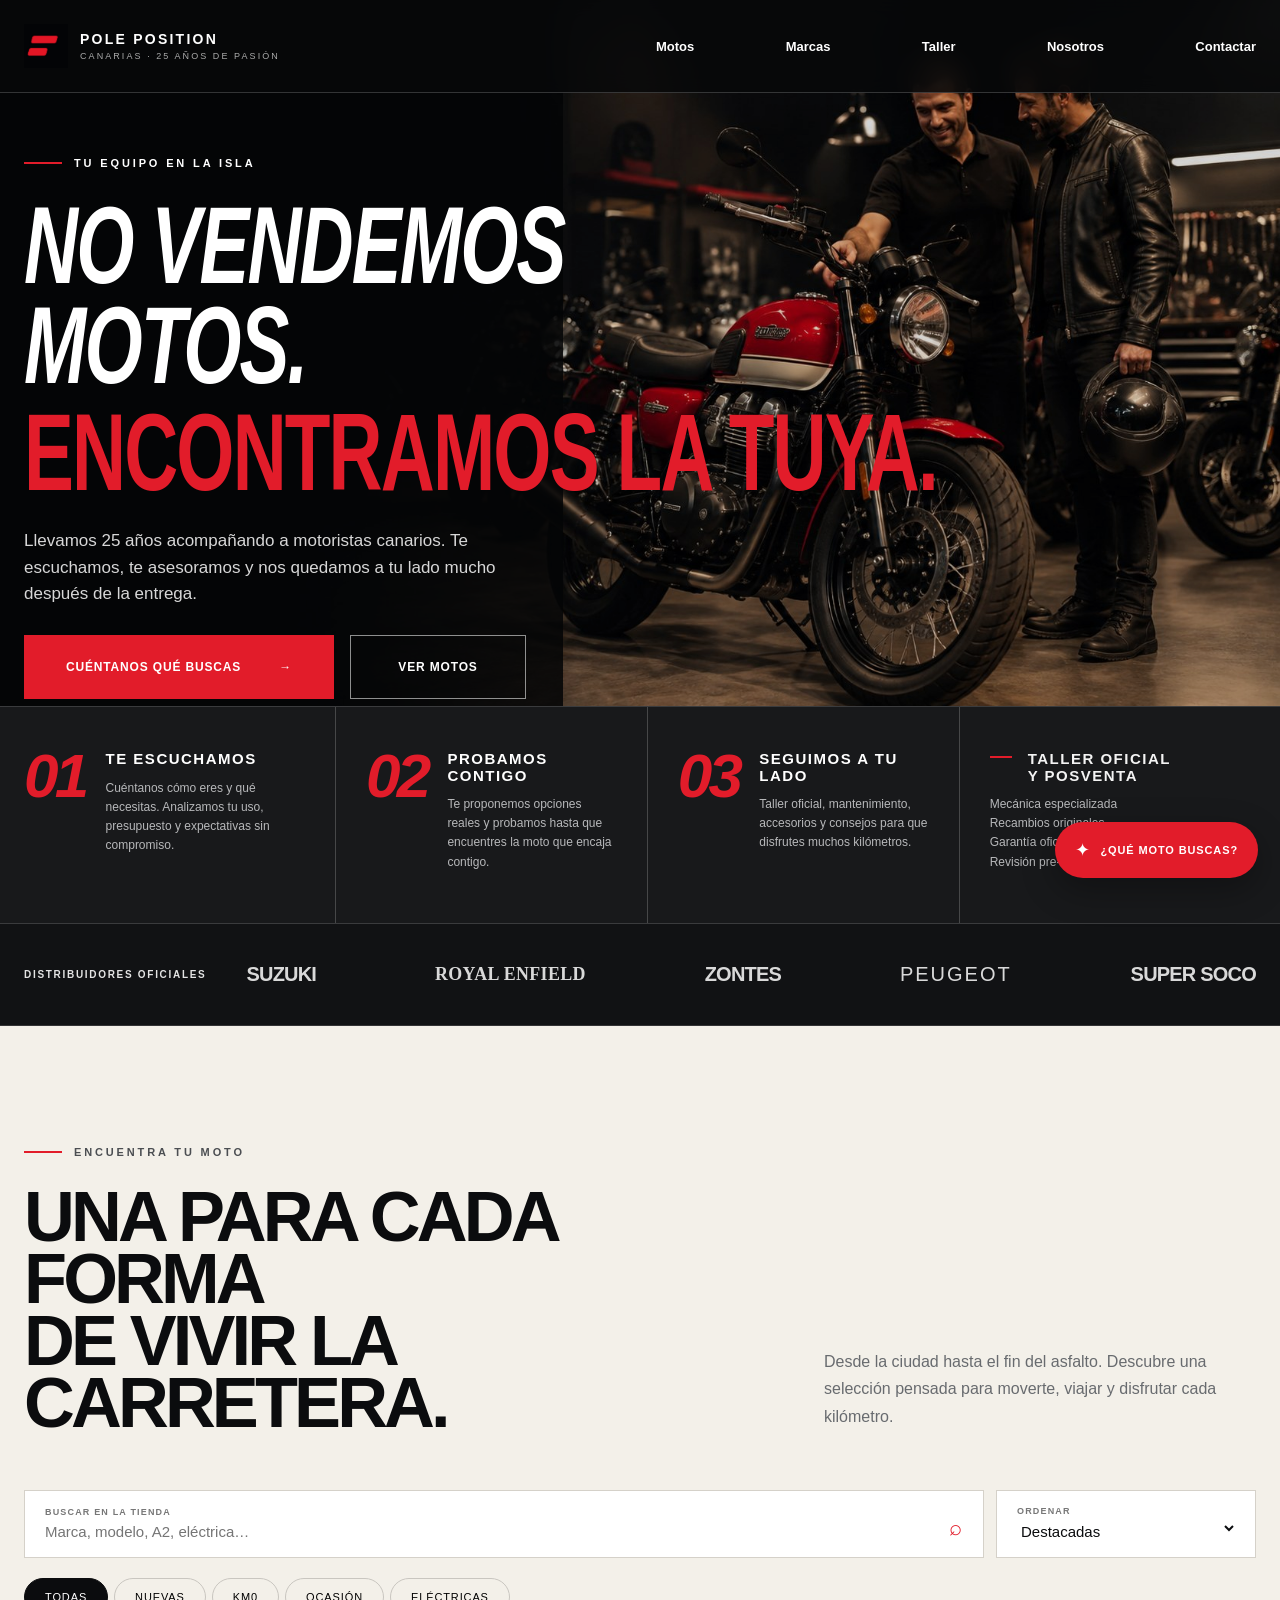
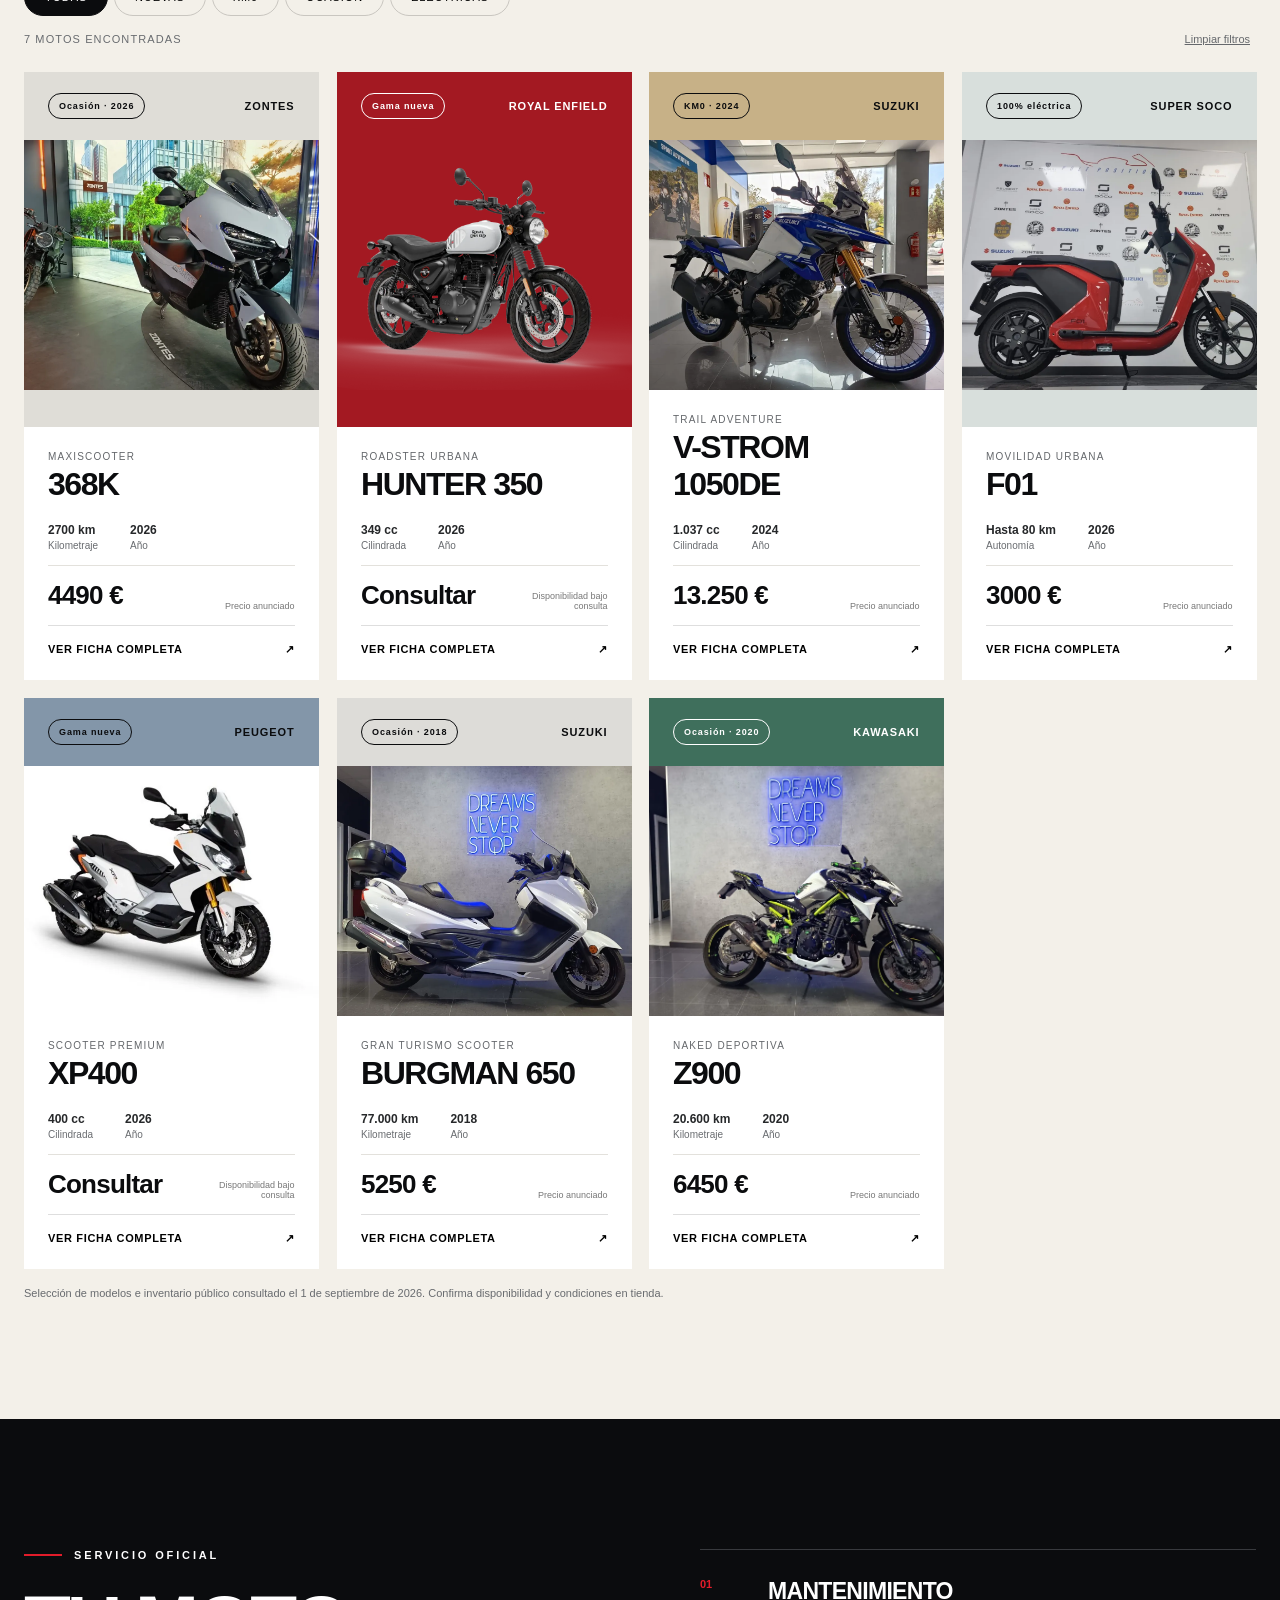
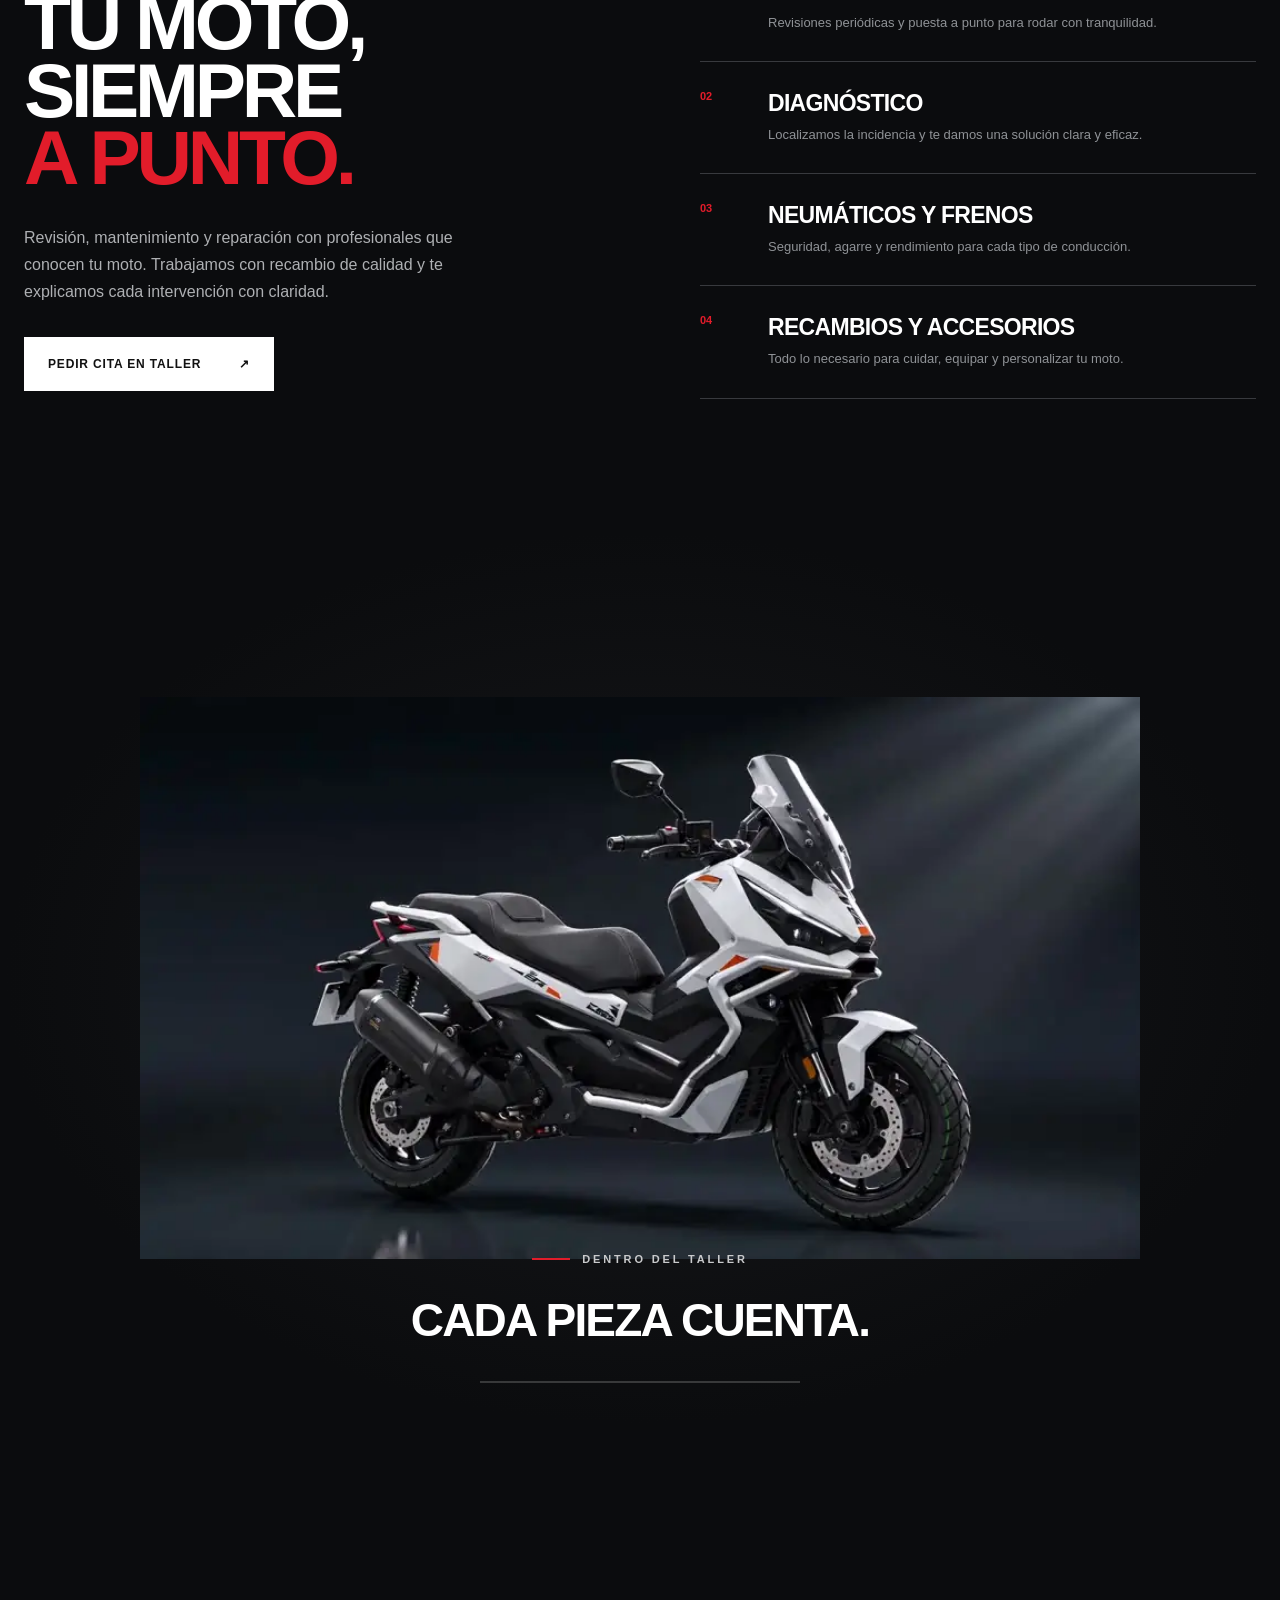
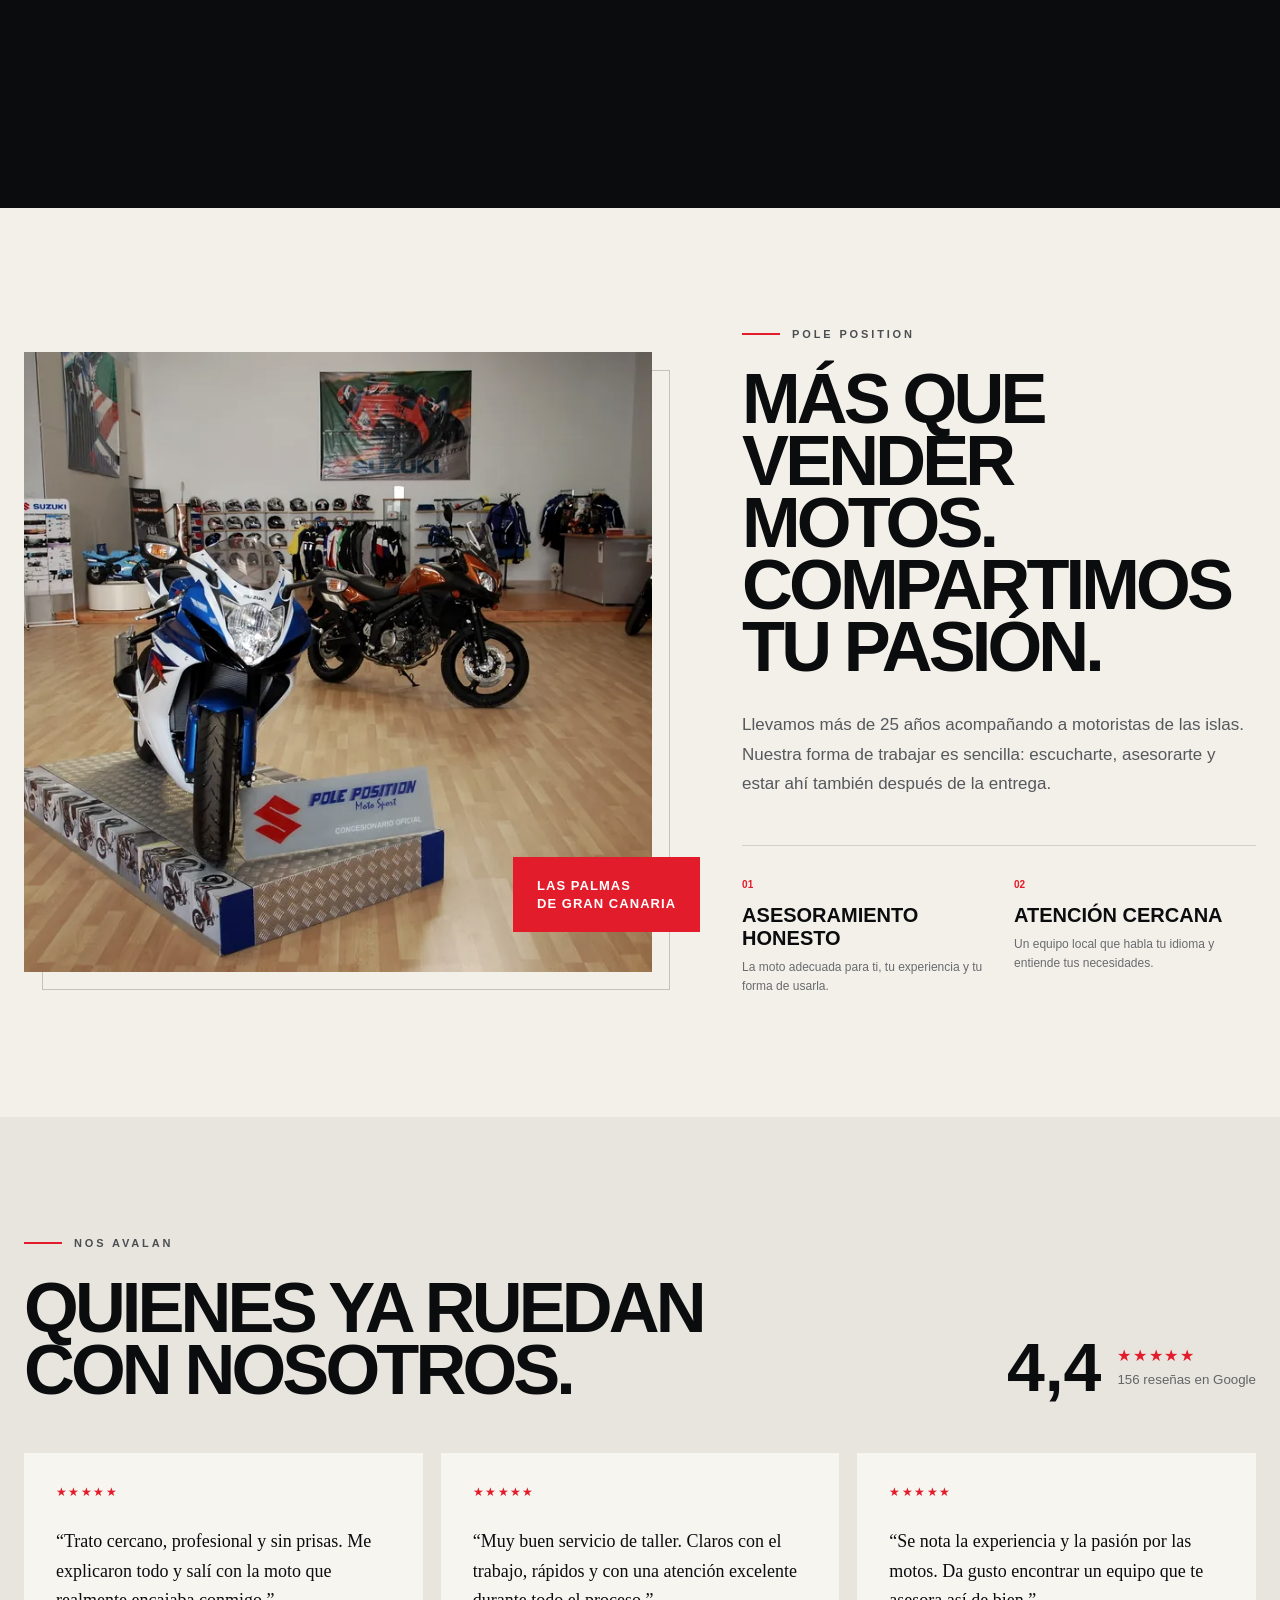
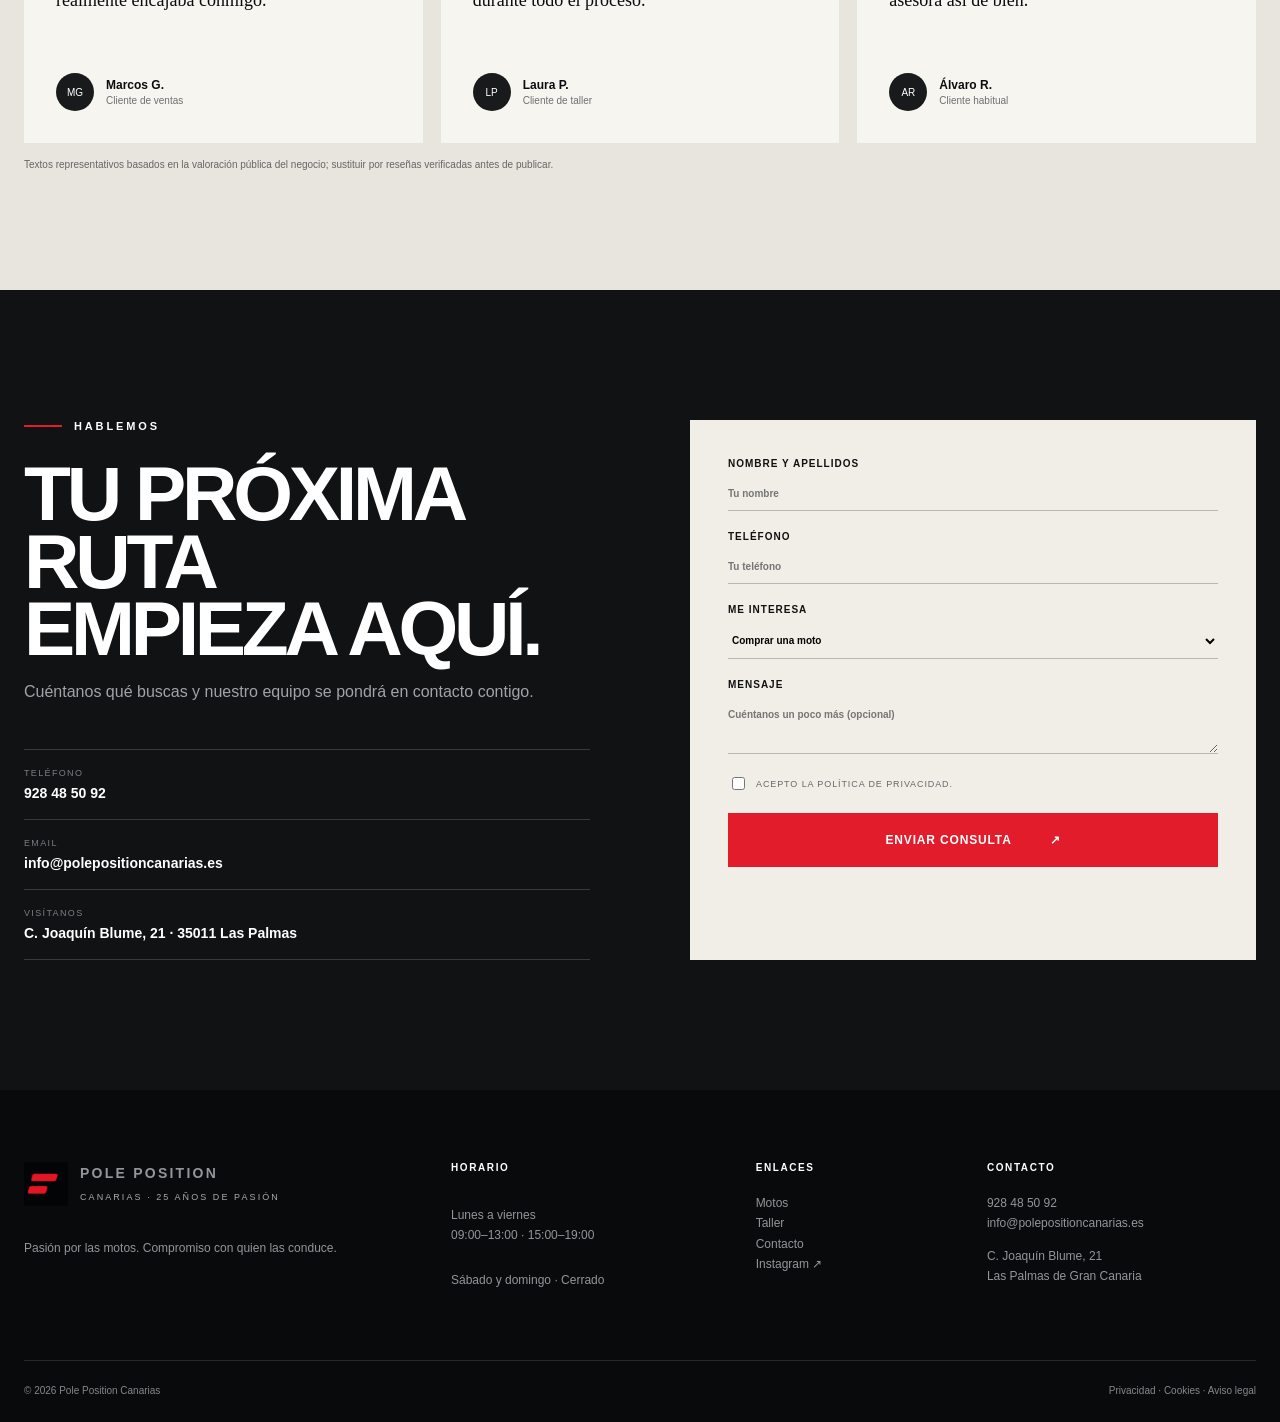
==== commit a43ee464: "feat(ui): renueva portada y scroll" ====
--- a/index.html
+++ b/index.html
@@ -31,7 +31,7 @@
   <link rel="manifest" href="assets/site.webmanifest">
 
   <link rel="preload" as="image" href="assets/hero-gran-canaria.webp" fetchpriority="high">
-  <link rel="stylesheet" href="styles.css">
+  <link rel="stylesheet" href="styles.css?v=6">
 
   <script type="application/ld+json">
   {
@@ -84,14 +84,14 @@
   <header class="site-header" id="inicio">
     <div class="nav-wrap">
       <a class="brand" href="#inicio" aria-label="Pole Position, inicio">
-        <span class="brand-mark" aria-hidden="true"><i></i><i></i></span>
+        <img class="brand-logo-mark" src="assets/icon-512.png" alt="" aria-hidden="true">
         <span class="brand-copy"><strong>POLE POSITION</strong><small>CANARIAS · 25 AÑOS DE PASIÓN</small></span>
       </a>
       <button class="menu-toggle" aria-expanded="false" aria-controls="main-nav" aria-label="Abrir menú">
         <span></span><span></span>
       </button>
       <nav class="main-nav" id="main-nav" aria-label="Navegación principal">
-        <a href="#motos">Tienda</a>
+        <a href="#motos">Motos</a>
         <a href="#marcas">Marcas</a>
         <a href="#taller">Taller</a>
         <a href="#nosotros">Nosotros</a>
@@ -102,27 +102,31 @@
 
   <main id="contenido">
     <section class="hero" aria-labelledby="hero-title">
-      <div class="hero-bg" role="img" aria-label="Moto de aventura en una carretera costera volcánica de Gran Canaria"></div>
+      <div class="hero-bg" role="img" aria-label="Asesor de Pole Position ayudando a un cliente junto a una moto en el concesionario"></div>
       <div class="hero-shade"></div>
       <div class="hero-content shell">
-        <p class="eyebrow"><span></span> PASIÓN SOBRE DOS RUEDAS</p>
-        <h1 id="hero-title">La isla te espera.<br><em>Sal a rodar.</em></h1>
-        <p class="hero-lead">Motos con carácter, asesoramiento de verdad y un taller que cuida cada detalle. Todo empieza en Pole Position.</p>
+        <p class="eyebrow"><span></span> TU EQUIPO EN LA ISLA</p>
+        <h1 id="hero-title">No vendemos motos.<br><em>Encontramos la tuya.</em></h1>
+        <p class="hero-lead">Llevamos 25 años acompañando a motoristas canarios. Te escuchamos, te asesoramos y nos quedamos a tu lado mucho después de la entrega.</p>
         <div class="hero-actions">
-          <a class="button button-primary" href="#motos">Ver motos <span>↗</span></a>
-          <a class="button button-ghost" href="#contacto">Reservar una prueba</a>
-        </div>
-      </div>
-      <div class="hero-meta shell" aria-label="Datos destacados">
-        <div><strong>25+</strong><span>años de pasión</span></div>
-        <div><strong>5</strong><span>marcas oficiales</span></div>
-        <div><strong>4,4/5</strong><span>valoración Google</span></div>
-        <a href="tel:+34928485092"><small>¿Hablamos?</small><strong>928 48 50 92</strong></a>
+          <a class="button button-primary" href="#contacto">Cuéntanos qué buscas <span aria-hidden="true">→</span></a>
+          <a class="button button-ghost" href="#motos">Ver motos</a>
+        </div>
+        <div class="hero-trust"><span>Las Palmas de Gran Canaria</span><span>Taller oficial y posventa</span></div>
+      </div>
+    </section>
+
+    <section class="choice-path" aria-label="Cómo te ayudamos a encontrar tu moto">
+      <div class="choice-path-inner shell">
+        <article><strong>01</strong><div><h2>Te escuchamos</h2><p>Cuéntanos cómo eres y qué necesitas. Analizamos tu uso, presupuesto y expectativas sin compromiso.</p></div></article>
+        <article><strong>02</strong><div><h2>Probamos contigo</h2><p>Te proponemos opciones reales y probamos hasta que encuentres la moto que encaja contigo.</p></div></article>
+        <article><strong>03</strong><div><h2>Seguimos a tu lado</h2><p>Taller oficial, mantenimiento, accesorios y consejos para que disfrutes muchos kilómetros.</p></div></article>
+        <aside><h2>Taller oficial<br>y posventa</h2><p>Mecánica especializada<br>Recambios originales<br>Garantía oficial<br>Revisión pre-ITV</p></aside>
       </div>
     </section>
 
     <section class="brand-strip" id="marcas" aria-label="Marcas oficiales">
-      <p>Distribuidor oficial en Las Palmas</p>
+      <p>Distribuidores oficiales</p>
       <div class="brand-list">
         <span>SUZUKI</span><span>ROYAL ENFIELD</span><span>ZONTES</span><span>PEUGEOT</span><span>SUPER SOCO</span>
       </div>
@@ -272,9 +276,9 @@
 
   <footer class="site-footer">
     <div class="shell footer-grid">
-      <div><a class="brand footer-brand" href="#inicio"><span class="brand-mark" aria-hidden="true"><i></i><i></i></span><span class="brand-copy"><strong>POLE POSITION</strong><small>CANARIAS · 25 AÑOS DE PASIÓN</small></span></a><p>Pasión por las motos. Compromiso con quien las conduce.</p></div>
+      <div><a class="brand footer-brand" href="#inicio"><img class="brand-logo-mark" src="assets/icon-512.png" alt="" aria-hidden="true"><span class="brand-copy"><strong>POLE POSITION</strong><small>CANARIAS · 25 AÑOS DE PASIÓN</small></span></a><p>Pasión por las motos. Compromiso con quien las conduce.</p></div>
       <div><h3>Horario</h3><p>Lunes a viernes<br>09:00–13:00 · 15:00–19:00</p><p>Sábado y domingo · Cerrado</p></div>
-      <div><h3>Enlaces</h3><a href="#motos">Tienda</a><a href="#taller">Taller</a><a href="#contacto">Contacto</a><a href="https://www.instagram.com/poleposition.sl/" target="_blank" rel="noopener">Instagram ↗</a></div>
+      <div><h3>Enlaces</h3><a href="#motos">Motos</a><a href="#taller">Taller</a><a href="#contacto">Contacto</a><a href="https://www.instagram.com/poleposition.sl/" target="_blank" rel="noopener">Instagram ↗</a></div>
       <div><h3>Contacto</h3><a href="tel:+34928485092">928 48 50 92</a><a href="mailto:info@polepositioncanarias.es">info@polepositioncanarias.es</a><p>C. Joaquín Blume, 21<br>Las Palmas de Gran Canaria</p></div>
     </div>
     <div class="shell footer-bottom"><span>© <span id="year"></span> Pole Position Canarias</span><span><a href="privacidad.html">Privacidad</a> · <a href="cookies.html">Cookies</a> · <a href="aviso-legal.html">Aviso legal</a></span></div>
@@ -290,6 +294,6 @@
   </aside>
 
   <script src="inventory.js"></script>
-  <script src="script.js"></script>
+  <script src="script.js?v=3"></script>
 </body>
 </html>
--- a/styles.css
+++ b/styles.css
@@ -118,3 +118,122 @@
 .finance-calc-result{font-size:14px;margin:0 0 8px}
 .finance-calc-result strong{font-family:var(--display);font-size:20px;color:var(--red)}
 .finance-calc-disclaimer{font-size:10px;color:#828589;line-height:1.5;margin:0}
+
+/* Redesign 2026 - opcion 3: confianza local y posventa */
+.brand-logo-mark{width:44px;height:44px;object-fit:cover;flex:0 0 auto}
+.site-header{background:rgba(8,9,10,.86);backdrop-filter:blur(10px)}
+.main-nav>a:not(.nav-cta):after{background:var(--red)}
+.main-nav .nav-cta{padding:0;border:0}
+.hero{height:706px;min-height:706px}
+.hero-bg{background-image:url("assets/hero-equipo-taller.jpg");background-position:center;background-size:cover;transform:none;animation:none}
+.hero-shade{background:rgba(4,5,6,.16)}
+.hero:after{content:"";position:absolute;z-index:1;inset:0 auto 0 0;width:52%;background:rgba(4,5,6,.86);pointer-events:none}
+.hero-content{padding-top:150px}
+.hero-content .eyebrow{margin-bottom:26px}
+.hero h1{font-size:clamp(58px,5.25vw,78px);max-width:690px;font-style:italic;line-height:.91;letter-spacing:-.045em}
+.hero h1 em{display:inline-block;margin-top:7px}
+.hero-lead{max-width:540px;margin:26px 0 28px;font-size:17px;line-height:1.55;color:#d7d7d7}
+.hero-actions{gap:16px}
+.hero-actions .button{min-height:64px;padding-inline:28px}
+.hero-actions .button-primary{min-width:310px}
+.hero-actions .button-ghost{min-width:176px}
+.hero-trust{display:flex;align-items:center;gap:0;margin-top:34px;color:#b9b9b9;font-size:11px;font-weight:650;letter-spacing:.12em;text-transform:uppercase}
+.hero-trust span{padding:0 20px;border-right:1px solid rgba(255,255,255,.38)}
+.hero-trust span:first-child{padding-left:0}
+.hero-trust span:last-child{border:0}
+.choice-path{background:#18191b;color:white;border-top:1px solid rgba(255,255,255,.15);border-bottom:1px solid rgba(255,255,255,.15)}
+.choice-path-inner{min-height:216px;display:grid;grid-template-columns:repeat(3,1fr) .95fr}
+.choice-path article,.choice-path aside{display:flex;gap:20px;padding:44px 30px;border-right:1px solid rgba(255,255,255,.2)}
+.choice-path article:first-child{padding-left:0}
+.choice-path aside{display:block;border-right:0;padding-right:0}
+.choice-path strong{font-family:var(--display);font-size:62px;line-height:.8;color:var(--red);font-style:italic;letter-spacing:-.06em}
+.choice-path h2{margin:0 0 11px;font-family:var(--display);font-size:15px;line-height:1.1;letter-spacing:.1em;text-transform:uppercase}
+.choice-path p{margin:0;color:#b7b8ba;font-size:12px;line-height:1.6}
+.choice-path aside h2{padding-left:38px;position:relative;color:#f3f3f3}
+.choice-path aside h2:before{content:"";position:absolute;left:0;top:5px;width:22px;height:2px;background:var(--red)}
+.brand-strip{min-height:102px;padding-block:20px;background:#111214;border-bottom:1px solid rgba(255,255,255,.14)}
+.brand-strip p{max-width:220px;color:#e4e4e4;font-weight:750}
+.brand-list span{font-size:clamp(16px,1.65vw,23px)}
+@media(max-width:980px){
+  .hero:after{width:64%}
+  .hero h1{font-size:64px}
+  .choice-path-inner{grid-template-columns:1fr 1fr}
+  .choice-path article:nth-child(2){border-right:0}
+  .choice-path article:nth-child(-n+2){border-bottom:1px solid rgba(255,255,255,.2)}
+  .choice-path article:nth-child(3){padding-left:0}
+}
+@media(max-width:720px){
+  .brand-logo-mark{width:38px;height:38px}
+  .site-header{background:rgba(8,9,10,.94)}
+  .hero{height:760px;min-height:760px}
+  .hero-bg{background-position:66% center}
+  .hero-shade{background:rgba(4,5,6,.42)}
+  .hero:after{width:100%;background:rgba(4,5,6,.55)}
+  .hero-content{padding-top:132px}
+  .hero h1{font-size:48px;max-width:520px}
+  .hero-lead{font-size:15px;max-width:96%}
+  .hero-actions .button{width:100%;min-width:0}
+  .hero-trust{flex-direction:column;align-items:flex-start;gap:8px;margin-top:24px}
+  .hero-trust span{padding:0;border:0}
+  .choice-path-inner{grid-template-columns:1fr}
+  .choice-path article,.choice-path aside,.choice-path article:nth-child(3){padding:30px 0;border-right:0;border-bottom:1px solid rgba(255,255,255,.2)}
+  .choice-path aside{border-bottom:0}
+  .choice-path strong{font-size:54px}
+  .choice-path aside h2{padding-left:0}
+  .choice-path aside h2:before{display:none}
+  .brand-strip{min-height:0}
+}
+
+
+/* Fidelity pass 1 */
+:root{--shell:min(1312px,calc(100% - 48px))}
+.main-nav{width:600px;justify-content:space-between;gap:0}
+.hero:after{width:44%}
+.hero h1{font-family:Impact,"Arial Narrow","Roboto Condensed","Segoe UI",sans-serif;font-size:70px;max-width:790px;letter-spacing:-.025em}
+.hero-lead{max-width:480px}
+@media(max-width:980px){
+  .main-nav{width:auto;gap:20px}
+  .hero:after{width:58%}
+  .hero h1{font-size:62px;max-width:690px}
+}
+@media(max-width:720px){
+  :root{--shell:min(1240px,calc(100% - 32px))}
+  .hero:after{width:100%}
+  .hero h1{font-size:48px;max-width:100%}
+  .hero-lead{max-width:96%}
+}
+
+
+/* Fidelity pass 2 */
+.hero-bg{background-position:center top}
+.hero h1{font-family:"Bahnschrift Condensed","Arial Narrow",Impact,sans-serif;font-stretch:condensed}
+.hero h1 em{white-space:nowrap}
+@media(max-width:720px){
+  .hero-bg{background-position:62% top}
+  .hero h1 em{white-space:normal}
+}
+
+
+/* Fidelity pass 3 */
+@media(min-width:981px){
+  .hero-content{padding-top:157px}
+  .hero h1{width:1050px;max-width:none;font-size:110px;line-height:.91;letter-spacing:-.025em;transform:scaleX(.68);transform-origin:left top;margin-right:-336px}
+}
+.brand-strip{gap:40px}
+.brand-list{gap:38px}
+.brand-list span{font-size:20px}
+@media(max-width:980px){
+  .hero h1{transform:none;width:auto;margin-right:0}
+  .brand-list{gap:24px 34px}
+}
+
+html,body{overflow-x:clip}
+
+/* Transición de scroll: avance continuo y entradas suaves entre secciones */
+html{scroll-padding-top:88px}
+.scroll-progress{position:fixed;z-index:100;top:0;left:0;width:100%;height:3px;pointer-events:none;transform:scaleX(var(--scroll-progress,0));transform-origin:left center;background:linear-gradient(90deg,#ef1f2f,#ff5964);box-shadow:0 0 16px rgba(239,31,47,.5);will-change:transform}
+.js-reveal-active .scroll-reveal{opacity:0;transform:translate3d(0,32px,0);transition:opacity .62s cubic-bezier(.22,1,.36,1),transform .78s cubic-bezier(.22,1,.36,1);will-change:opacity,transform}
+.js-reveal-active .scroll-reveal.is-visible{opacity:1;transform:none}
+.js-reveal-active .scroll-reveal .section-heading,.js-reveal-active .scroll-reveal .choice-path-inner,.js-reveal-active .scroll-reveal .brand-list{transition:transform .95s cubic-bezier(.22,1,.36,1);transform:translate3d(0,12px,0)}
+.js-reveal-active .scroll-reveal.is-visible .section-heading,.js-reveal-active .scroll-reveal.is-visible .choice-path-inner,.js-reveal-active .scroll-reveal.is-visible .brand-list{transform:none}
+@media(prefers-reduced-motion:reduce){html{scroll-padding-top:74px}.scroll-progress{display:none}.js-reveal-active .scroll-reveal,.js-reveal-active .scroll-reveal *{opacity:1;transform:none;transition:none}}
